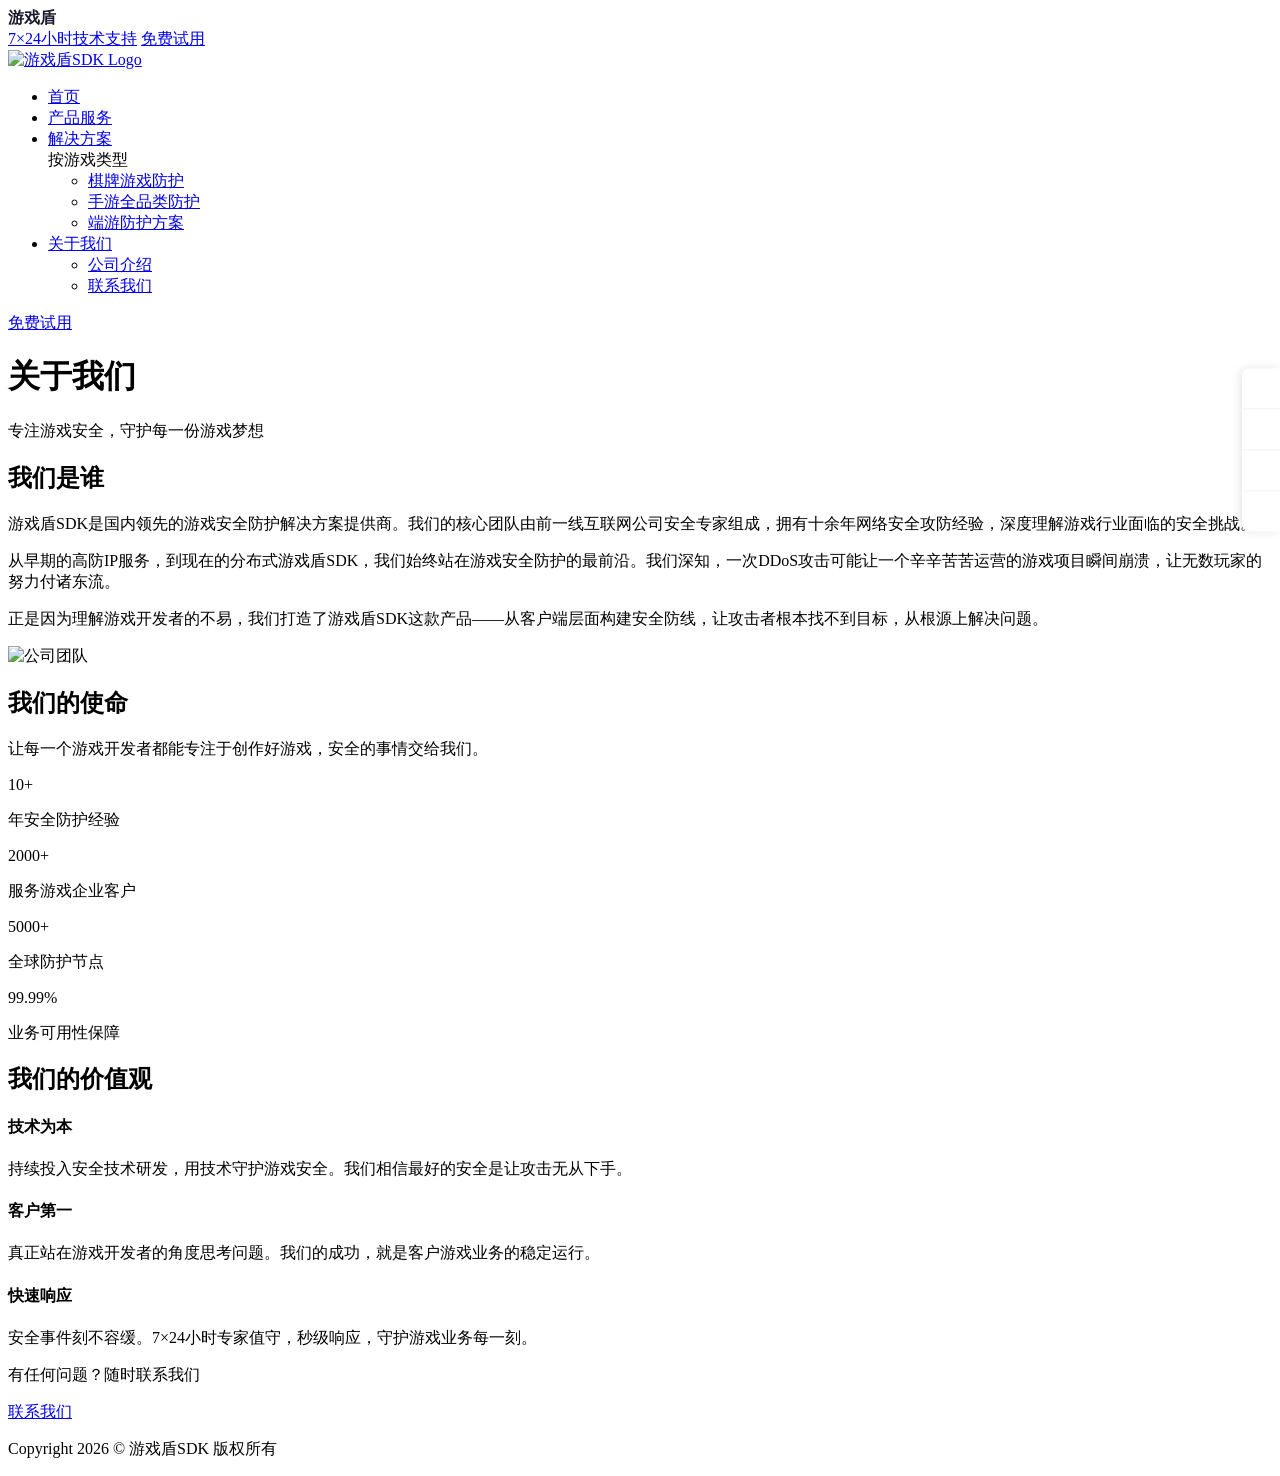
==== about-us.html @ 2d6da2de "Add files via upload" ====
<!DOCTYPE html>
<html lang="zh-CN">
<head>
    <meta charset="UTF-8">
    <meta http-equiv="X-UA-Compatible" content="IE=edge">
    <meta name="viewport" content="width=device-width, initial-scale=1.0">
    <meta name="author" content="GameShield SDK">
    <meta name="description" content="关于游戏盾SDK - 专注游戏安全防护十余年，服务2000+游戏企业客户，提供DDoS防护、CC清洗、反外挂等全方位安全解决方案。">
    <link rel="stylesheet" href="assets/bootstrap/css/bootstrap.min.css">
    <link rel="stylesheet" href="assets/icons/crowbarcode-icons.css">
    <link rel="stylesheet" href="assets/css/animate.min.css">
    <link rel="stylesheet" href="assets/css/hover-min.css">
    <link rel="stylesheet" href="assets/owl-carousel/owl.carousel.min.css">
    <link rel="stylesheet" href="assets/owl-carousel/owl.theme.default.css">
    <link rel="stylesheet" href="assets/css/aos.css">
    <link rel="stylesheet" href="assets/css/style.css">
    <link rel="stylesheet" href="assets/css/style-responsive.css">
    <link rel="stylesheet" href="assets/css/themes.css">
    <title>关于我们 - 游戏盾SDK</title>
</head>
<body>

    <header>
        <div class="header-top pt-1 pb-1">
          <div class="container">
              <div class="row">
                  <div class="col-md-auto d-flex justify-content-start">
                      <div class="text-with-icon pt-2 pb-2" style="white-space: nowrap; font-size: 16px; font-weight: 600; color: #1a1a2e;"><i class="cci-cloud-06"></i><span class="ms-2">游戏盾</span></div>
                  </div>
                  <div data-menumobile="1" class="col-md-10 d-flex justify-content-end ms-auto">
                      <div class="d-flex w-100">
                        <a href="index.html#" class="text-with-icon text-black pt-2 pb-2 ms-3 skyblue-hover-border"><i class="cci-support-07"></i><span class="ms-2">7×24小时技术支持</span></a>
                        <a href="index.html#" class="text-with-icon text-black pt-2 pb-2 ms-3 skyblue-hover-border"><i class="cci-padlock-01"></i><span class="ms-2">免费试用</span></a>
                      </div>
                  </div>
              </div>
          </div>
        </div>

        <div class="header">
            <div class="container pt-2 pb-2">
                <div class="row align-items-center">
                    <div class="col-md-3">
                      <div class="col-md logo"><a href="index.html"><img src="assets/img/logos/onbley-logo-blue-and-black-gradient.svg" alt="游戏盾SDK Logo"></a></div>
                    </div>
                    <div data-menumobile="2" class="col-md-9 d-flex justify-content-end align-items-center">
                        <nav class="navbar navbar-expand-lg navbar-light">
                            <div class="collapse navbar-collapse" id="navbarNavDropdown">
                                <ul class="navbar-nav">
                                  <li class="nav-item">
                                    <a class="nav-link skyblue-hover-border text-with-icon" href="index.html"><i class="cci-home-05"></i><span class="ms-2">首页</span></a>
                                  </li>
                                  <li class="nav-item">
                                    <a class="nav-link skyblue-hover-border text-with-icon" href="game-shield-sdk.html"><i class="cci-layer-01"></i><span class="ms-2">产品服务</span></a>
                                  </li>
                                  <li class="nav-item dropdown">
                                    <a class="nav-link skyblue-hover-border dropdown-toggle text-with-icon" href="index.html#" role="button" data-bs-toggle="dropdown" aria-expanded="false"><i class="cci-company-01"></i><span class="ms-2">解决方案</span><i class="cci-arrow-02 ms-1"></i></a>
                                    <div class="dropdown-menu dropdown-large">
                                        <div class="row">
                                            <div class="col-md-12">
                                                <span class="h6">按游戏类型</span>
                                                <ul>
                                                    <li><a class="dropdown-item text-with-icon" href="solutions-card.html"><i class="cci-group-01"></i><span class="ms-2">棋牌游戏防护</span></a></li>
                                                    <li><a class="dropdown-item text-with-icon" href="solutions-mobile.html"><i class="cci-mobile"></i><span class="ms-2">手游全品类防护</span></a></li>
                                                    <li><a class="dropdown-item text-with-icon" href="solutions-pc.html"><i class="cci-laptop-01"></i><span class="ms-2">端游防护方案</span></a></li>
                                                  </ul>
                                            </div>
                                        </div>
                                    </div>
                                  </li>
                                  <li class="nav-item dropdown">
                                    <a class="nav-link skyblue-hover-border dropdown-toggle text-with-icon menu-active" href="index.html#" role="button" data-bs-toggle="dropdown" aria-expanded="false"><i class="cci-info"></i><span class="ms-2">关于我们</span><i class="cci-arrow-02 ms-1"></i></a>
                                    <ul class="dropdown-menu">
                                      <li><a class="dropdown-item text-with-icon rounded active" href="about-us.html"><i class="cci-company-02"></i><span class="ms-2">公司介绍</span></a></li>
                                      <li><a class="dropdown-item text-with-icon rounded" href="contact-us.html"><i class="cci-support-07"></i><span class="ms-2">联系我们</span></a></li>
                                    </ul>
                                  </li>
                                </ul>
                              </div>
                        </nav>
                        <a href="contact-us.html" class="btn btn-skyblue text-with-icon align-items-center justify-content-center h-100 ms-4"><i class="cci-padlock-02"></i><span class="ms-1">免费试用</span></a>
                    </div>
                </div>
            </div>
        </div>
    </header>

    <main>

        <div class="bg-grey-lighter pt-5 pb-5">
            <div class="container">
                <h1 class="text-center">关于我们</h1>
                <p class="text-center mt-2">专注游戏安全，守护每一份游戏梦想</p>
            </div>
        </div>

        <section class="p-4 pt-5 pb-5">
            <div class="container">
                <div class="row align-items-center">
                    <div class="col-md-6">
                        <h2 class="h3">我们是谁</h2>
                        <p class="mt-3">游戏盾SDK是国内领先的游戏安全防护解决方案提供商。我们的核心团队由前一线互联网公司安全专家组成，拥有十余年网络安全攻防经验，深度理解游戏行业面临的安全挑战。</p>
                        <p class="mt-2">从早期的高防IP服务，到现在的分布式游戏盾SDK，我们始终站在游戏安全防护的最前沿。我们深知，一次DDoS攻击可能让一个辛辛苦苦运营的游戏项目瞬间崩溃，让无数玩家的努力付诸东流。</p>
                        <p class="mt-2">正是因为理解游戏开发者的不易，我们打造了游戏盾SDK这款产品——从客户端层面构建安全防线，让攻击者根本找不到目标，从根源上解决问题。</p>
                    </div>
                    <div class="col-md-6 text-center">
                        <img src="assets/img/design/company.jpg" alt="公司团队" class="img-fluid rounded">
                    </div>
                </div>
            </div>
        </section>

        <section class="bg-grey p-4 pt-5 pb-5">
            <div class="container text-center">
                <h2 class="h2">我们的使命</h2>
                <p class="mt-3 mx-auto" style="max-width: 700px;">让每一个游戏开发者都能专注于创作好游戏，安全的事情交给我们。</p>
                
                <div class="row mt-5">
                    <div class="col-md-3">
                        <div class="border rounded p-4 bg-light">
                            <span class="h2 text-primary">10+</span>
                            <p class="mt-2">年安全防护经验</p>
                        </div>
                    </div>
                    <div class="col-md-3">
                        <div class="border rounded p-4 bg-light">
                            <span class="h2 text-primary">2000+</span>
                            <p class="mt-2">服务游戏企业客户</p>
                        </div>
                    </div>
                    <div class="col-md-3">
                        <div class="border rounded p-4 bg-light">
                            <span class="h2 text-primary">5000+</span>
                            <p class="mt-2">全球防护节点</p>
                        </div>
                    </div>
                    <div class="col-md-3">
                        <div class="border rounded p-4 bg-light">
                            <span class="h2 text-primary">99.99%</span>
                            <p class="mt-2">业务可用性保障</p>
                        </div>
                    </div>
                </div>
            </div>
        </section>

        <section class="p-4 pt-5 pb-5">
            <div class="container">
                <h2 class="h2 text-center">我们的价值观</h2>
                <div class="row mt-5">
                    <div class="col-md-4 text-center p-3">
                        <i class="cci-security-01" style="font-size: 50px;"></i>
                        <h4 class="mt-3">技术为本</h4>
                        <p class="mt-2">持续投入安全技术研发，用技术守护游戏安全。我们相信最好的安全是让攻击无从下手。</p>
                    </div>
                    <div class="col-md-4 text-center p-3">
                        <i class="cci-support-07" style="font-size: 50px;"></i>
                        <h4 class="mt-3">客户第一</h4>
                        <p class="mt-2">真正站在游戏开发者的角度思考问题。我们的成功，就是客户游戏业务的稳定运行。</p>
                    </div>
                    <div class="col-md-4 text-center p-3">
                        <i class="cci-speed-01" style="font-size: 50px;"></i>
                        <h4 class="mt-3">快速响应</h4>
                        <p class="mt-2">安全事件刻不容缓。7×24小时专家值守，秒级响应，守护游戏业务每一刻。</p>
                    </div>
                </div>
            </div>
        </section>

    </main>

    <footer>
      <div class="w-100 m-0 row">
        <div class="col-md-12 bg-grey border-top border-bottom">
          <div class="container pt-5 pb-5 text-center">
            <p class="h3">有任何问题？随时联系我们</p>
            <a href="contact-us.html" class="btn btn-lg btn-skyblue mt-3">联系我们</a>
          </div>
        </div>
        <div class="col-md-12 pt-3 pb-3">
          <div class="container">
            <p>Copyright 2026 © 游戏盾SDK 版权所有</p>
          </div>
        </div>
      </div>
    </footer>

    <!-- 右侧悬浮客服 -->
    <style>
        .float-contact {
            position: fixed;
            right: 0;
            top: 50%;
            transform: translateY(-50%);
            z-index: 9999;
            display: flex;
            flex-direction: column;
            gap: 0;
            box-shadow: -2px 0 10px rgba(0,0,0,0.1);
            border-radius: 8px 0 0 8px;
            overflow: hidden;
        }
        .float-contact a {
            display: flex;
            align-items: center;
            padding: 12px 15px;
            background: #fff;
            color: #333;
            text-decoration: none;
            font-size: 13px;
            border-bottom: 1px solid #f0f0f0;
            transition: all 0.3s;
            white-space: nowrap;
        }
        .float-contact a:last-child {
            border-bottom: none;
        }
        .float-contact a:hover {
            background: #0ea5e9;
            color: #fff;
            padding-right: 20px;
        }
        .float-contact a i {
            font-size: 18px;
            margin-right: 8px;
        }
        .float-contact .fc-label {
            max-width: 0;
            overflow: hidden;
            transition: max-width 0.3s;
        }
        .float-contact a:hover .fc-label {
            max-width: 200px;
        }
    </style>
    <div class="float-contact">
        <a href="https://t.me/dunsdk" target="_blank" title="Telegram: @dunsdk">
            <i class="cci-message-01"></i>
            <span class="fc-label">TG: @dunsdk</span>
        </a>
        <a href="https://t.me/youxidun" target="_blank" title="Telegram: @youxidun">
            <i class="cci-message-01"></i>
            <span class="fc-label">TG: @youxidun</span>
        </a>
        <a href="https://wa.me/447925060092" target="_blank" title="WhatsApp: +44 7925 060092">
            <i class="cci-whatsapp-fill-01"></i>
            <span class="fc-label">WhatsApp</span>
        </a>
        <a href="mailto:aoecloud@hotmail.com" title="邮箱: aoecloud@hotmail.com">
            <i class="cci-mail-03"></i>
            <span class="fc-label">aoecloud@hotmail.com</span>
        </a>
    </div>
    
    <script src="assets/js/jquery-3.6.0.slim.min.js"></script>
    <script src="assets/bootstrap/js/bootstrap.bundle.min.js"></script>
    <script src="assets/owl-carousel/owl.carousel.min.js"></script>
    <script src="assets/js/aos.js"></script>
    <script src="assets/js/main.js"></script>
</body>
</html>
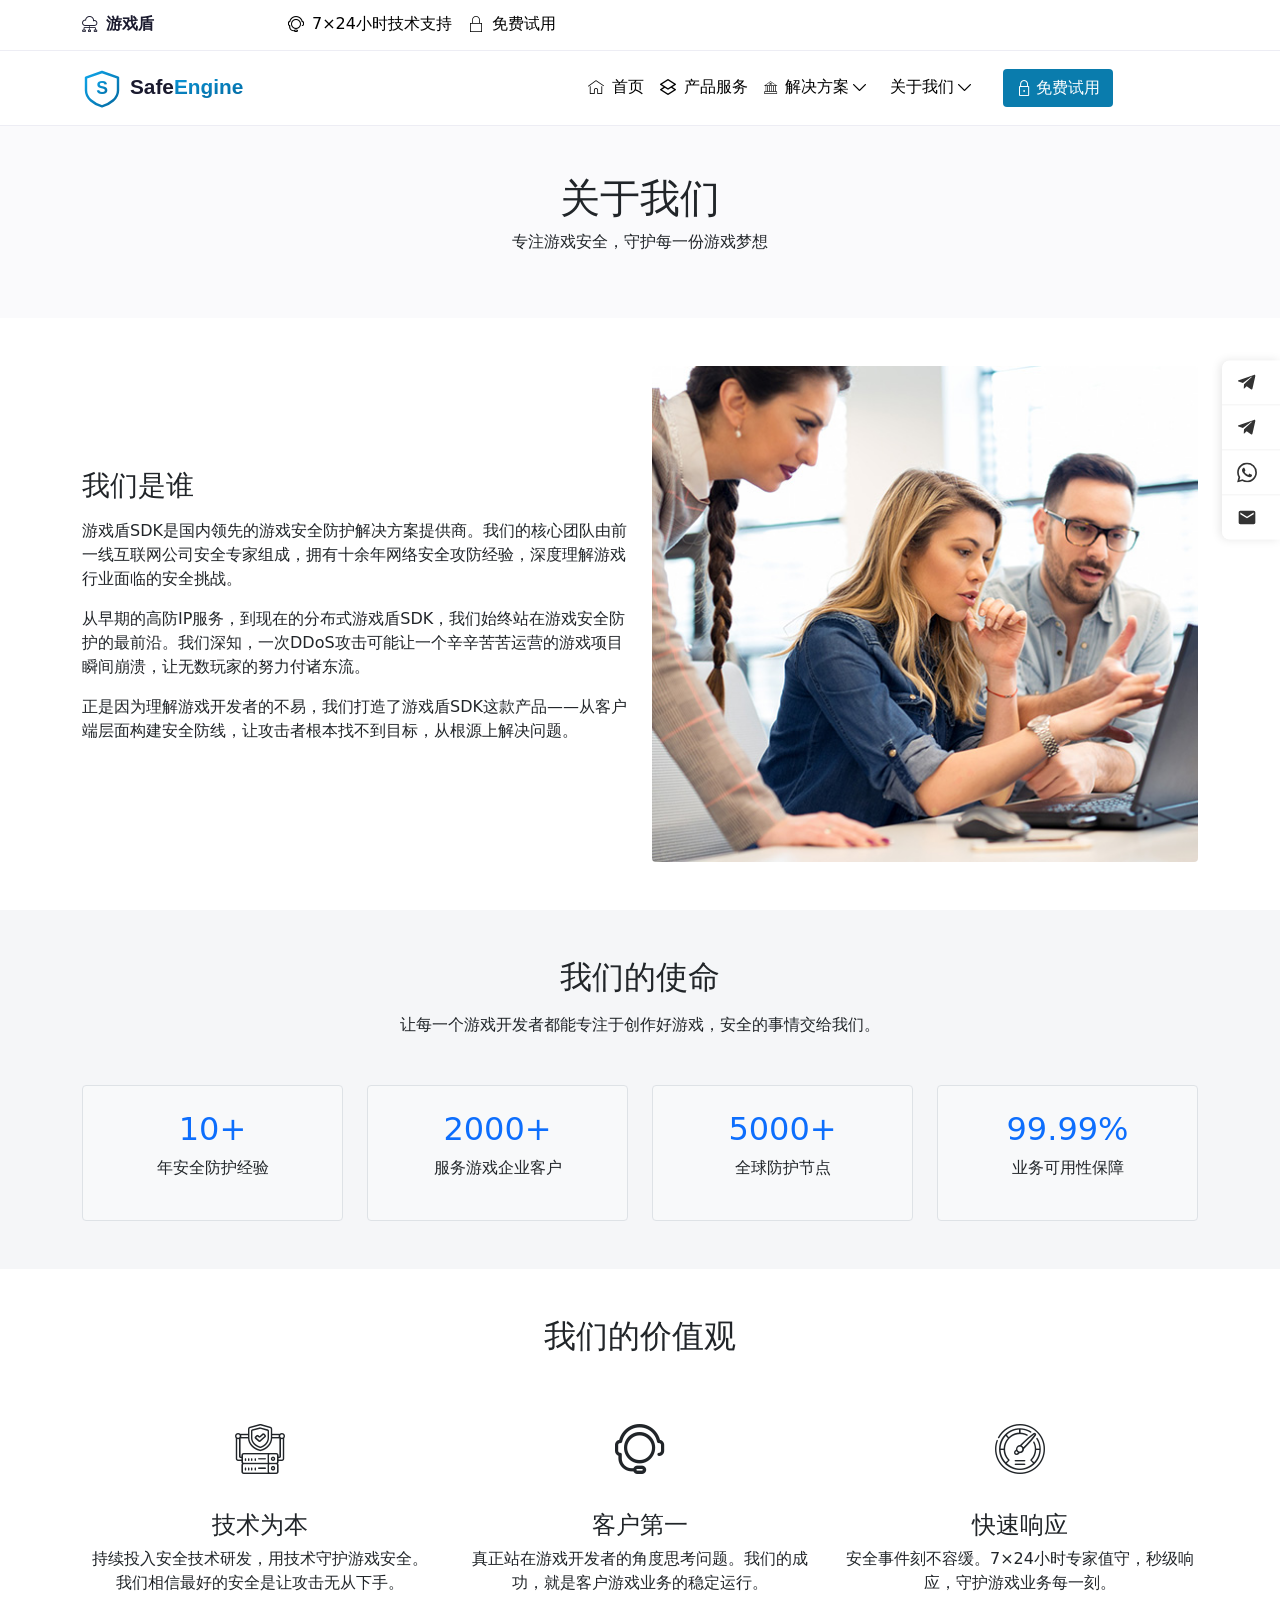
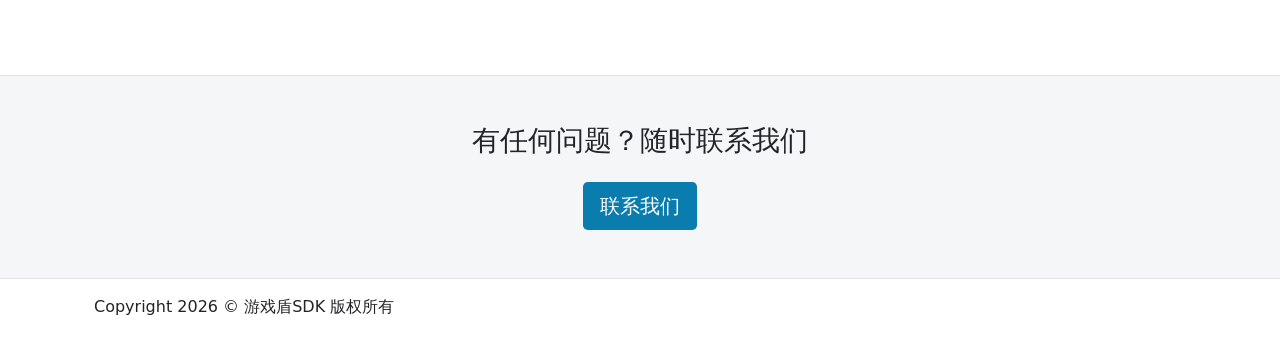
==== commit 59eb2f36: "Update about-us.html" ====
--- a/about-us.html
+++ b/about-us.html
@@ -21,69 +21,62 @@
 <body>
 
     <header>
-        <div class="header-top pt-1 pb-1">
-          <div class="container">
-              <div class="row">
-                  <div class="col-md-auto d-flex justify-content-start">
-                      <div class="text-with-icon pt-2 pb-2" style="white-space: nowrap; font-size: 16px; font-weight: 600; color: #1a1a2e;"><i class="cci-cloud-06"></i><span class="ms-2">游戏盾</span></div>
-                  </div>
-                  <div data-menumobile="1" class="col-md-10 d-flex justify-content-end ms-auto">
-                      <div class="d-flex w-100">
-                        <a href="index.html#" class="text-with-icon text-black pt-2 pb-2 ms-3 skyblue-hover-border"><i class="cci-support-07"></i><span class="ms-2">7×24小时技术支持</span></a>
-                        <a href="index.html#" class="text-with-icon text-black pt-2 pb-2 ms-3 skyblue-hover-border"><i class="cci-padlock-01"></i><span class="ms-2">免费试用</span></a>
-                      </div>
+    <div class="header-top pt-1 pb-1">
+      <div class="container">
+          <div class="row">
+              <div class="col-md-auto d-flex justify-content-start">
+                  <div class="text-with-icon pt-2 pb-2" style="white-space: nowrap; font-size: 16px; font-weight: 600; color: #1a1a2e;"><i class="cci-cloud-06"></i><span class="ms-2">游戏盾</span></div>
+              </div>
+              <div data-menumobile="1" class="col-md-10 d-flex justify-content-end ms-auto">
+                  <div class="d-flex w-100">
+                    <a href="index.html#" class="text-with-icon text-black pt-2 pb-2 ms-3 skyblue-hover-border"><i class="cci-support-07"></i><span class="ms-2">7×24小时技术支持</span></a>
+                    <a href="index.html#" class="text-with-icon text-black pt-2 pb-2 ms-3 skyblue-hover-border"><i class="cci-padlock-01"></i><span class="ms-2">免费试用</span></a>
                   </div>
               </div>
           </div>
-        </div>
-
-        <div class="header">
-            <div class="container pt-2 pb-2">
-                <div class="row align-items-center">
-                    <div class="col-md-3">
-                      <div class="col-md logo"><a href="index.html"><img src="assets/img/logos/onbley-logo-blue-and-black-gradient.svg" alt="游戏盾SDK Logo"></a></div>
-                    </div>
-                    <div data-menumobile="2" class="col-md-9 d-flex justify-content-end align-items-center">
-                        <nav class="navbar navbar-expand-lg navbar-light">
-                            <div class="collapse navbar-collapse" id="navbarNavDropdown">
-                                <ul class="navbar-nav">
-                                  <li class="nav-item">
-                                    <a class="nav-link skyblue-hover-border text-with-icon" href="index.html"><i class="cci-home-05"></i><span class="ms-2">首页</span></a>
-                                  </li>
-                                  <li class="nav-item">
-                                    <a class="nav-link skyblue-hover-border text-with-icon" href="game-shield-sdk.html"><i class="cci-layer-01"></i><span class="ms-2">产品服务</span></a>
-                                  </li>
-                                  <li class="nav-item dropdown">
-                                    <a class="nav-link skyblue-hover-border dropdown-toggle text-with-icon" href="index.html#" role="button" data-bs-toggle="dropdown" aria-expanded="false"><i class="cci-company-01"></i><span class="ms-2">解决方案</span><i class="cci-arrow-02 ms-1"></i></a>
-                                    <div class="dropdown-menu dropdown-large">
-                                        <div class="row">
-                                            <div class="col-md-12">
-                                                <span class="h6">按游戏类型</span>
-                                                <ul>
-                                                    <li><a class="dropdown-item text-with-icon" href="solutions-card.html"><i class="cci-group-01"></i><span class="ms-2">棋牌游戏防护</span></a></li>
-                                                    <li><a class="dropdown-item text-with-icon" href="solutions-mobile.html"><i class="cci-mobile"></i><span class="ms-2">手游全品类防护</span></a></li>
-                                                    <li><a class="dropdown-item text-with-icon" href="solutions-pc.html"><i class="cci-laptop-01"></i><span class="ms-2">端游防护方案</span></a></li>
-                                                  </ul>
-                                            </div>
-                                        </div>
-                                    </div>
-                                  </li>
-                                  <li class="nav-item dropdown">
-                                    <a class="nav-link skyblue-hover-border dropdown-toggle text-with-icon menu-active" href="index.html#" role="button" data-bs-toggle="dropdown" aria-expanded="false"><i class="cci-info"></i><span class="ms-2">关于我们</span><i class="cci-arrow-02 ms-1"></i></a>
-                                    <ul class="dropdown-menu">
-                                      <li><a class="dropdown-item text-with-icon rounded active" href="about-us.html"><i class="cci-company-02"></i><span class="ms-2">公司介绍</span></a></li>
-                                      <li><a class="dropdown-item text-with-icon rounded" href="contact-us.html"><i class="cci-support-07"></i><span class="ms-2">联系我们</span></a></li>
-                                    </ul>
-                                  </li>
+      </div>
+    </div>
+
+    <div class="header">
+        <div class="container pt-2 pb-2">
+            <div class="row align-items-center">
+                <div class="col-md-3 logo"><a href="index.html"><img src="assets/img/logos/onbley-logo-blue-and-black-gradient.svg" alt="游戏盾SDK Logo"></a></div>
+                <div data-menumobile="2" class="col-md-9 d-flex justify-content-end align-items-center">
+                    <nav class="navbar navbar-expand-lg navbar-light">
+                        <div class="collapse navbar-collapse" id="navbarNavDropdown">
+                            <ul class="navbar-nav">
+                              <li class="nav-item">
+                                <a class="nav-link skyblue-hover-border text-with-icon" href="index.html"><i class="cci-home-05"></i><span class="ms-2">首页</span></a>
+                              </li>
+                              <li class="nav-item">
+                                <a class="nav-link skyblue-hover-border text-with-icon" href="game-shield-sdk.html"><i class="cci-layer-01"></i><span class="ms-2">产品服务</span></a>
+                              </li>
+                              <li class="nav-item dropdown">
+                                <a class="nav-link skyblue-hover-border dropdown-toggle text-with-icon" href="index.html#" role="button" data-bs-toggle="dropdown" aria-expanded="false" id="solutions"><i class="cci-company-01"></i><span class="ms-2">解决方案</span><i class="cci-arrow-02 ms-1"></i></a>
+                                <ul class="dropdown-menu" aria-labelledby="solutions">
+                                    <li><span class="dropdown-header h6">按类型</span></li>
+                                    <li><a class="dropdown-item text-with-icon" href="solutions-game.html"><i class="cci-layer-01"></i><span class="ms-2">游戏类防护</span></a></li>
+                                    <li><a class="dropdown-item text-with-icon" href="solutions-finance.html"><i class="cci-padlock-02"></i><span class="ms-2">金融类防护</span></a></li>
+                                    <li><a class="dropdown-item text-with-icon" href="solutions-social.html"><i class="cci-group-01"></i><span class="ms-2">社交类防护</span></a></li>
+                                    <li><a class="dropdown-item text-with-icon" href="solutions-live.html"><i class="cci-video-01"></i><span class="ms-2">直播类防护</span></a></li>
                                 </ul>
-                              </div>
-                        </nav>
-                        <a href="contact-us.html" class="btn btn-skyblue text-with-icon align-items-center justify-content-center h-100 ms-4"><i class="cci-padlock-02"></i><span class="ms-1">免费试用</span></a>
-                    </div>
-                </div>
-            </div>
-        </div>
-    </header>
+                              </li>
+                              <li class="nav-item dropdown">
+                                <a class="nav-link skyblue-hover-border dropdown-toggle text-with-icon" href="index.html#" role="button" data-bs-toggle="dropdown" aria-expanded="false" id="company"><i class="cci-info"></i><span class="ms-2">关于我们</span><i class="cci-arrow-02 ms-1"></i></a>
+                                <ul class="dropdown-menu" aria-labelledby="company">
+                                  <li><a class="dropdown-item text-with-icon rounded active" href="about-us.html"><i class="cci-company-02"></i><span class="ms-2">公司介绍</span></a></li>
+                                  <li><a class="dropdown-item text-with-icon rounded" href="contact-us.html"><i class="cci-support-07"></i><span class="ms-2">联系我们</span></a></li>
+                                </ul>
+                              </li>
+                            </ul>
+                          </div>
+                    </nav>
+                    <a href="contact-us.html" class="btn btn-skyblue text-with-icon align-items-center justify-content-center h-100 ms-4"><i class="cci-padlock-02"></i><span class="ms-1">免费试用</span></a>
+                </div>
+            </div>
+        </div>
+    </div>
+</header>
 
     <main>
 
@@ -224,6 +217,16 @@
             font-size: 18px;
             margin-right: 8px;
         }
+        .float-contact a svg {
+            width: 20px;
+            height: 20px;
+            margin-right: 8px;
+            flex-shrink: 0;
+            transition: transform 0.2s;
+        }
+        .float-contact a:hover svg {
+            transform: scale(1.15);
+        }
         .float-contact .fc-label {
             max-width: 0;
             overflow: hidden;
@@ -234,24 +237,23 @@
         }
     </style>
     <div class="float-contact">
-        <a href="https://t.me/dunsdk" target="_blank" title="Telegram: @dunsdk">
-            <i class="cci-message-01"></i>
-            <span class="fc-label">TG: @dunsdk</span>
-        </a>
-        <a href="https://t.me/youxidun" target="_blank" title="Telegram: @youxidun">
-            <i class="cci-message-01"></i>
-            <span class="fc-label">TG: @youxidun</span>
-        </a>
-        <a href="https://wa.me/447925060092" target="_blank" title="WhatsApp: +44 7925 060092">
-            <i class="cci-whatsapp-fill-01"></i>
-            <span class="fc-label">WhatsApp</span>
-        </a>
-        <a href="mailto:aoecloud@hotmail.com" title="邮箱: aoecloud@hotmail.com">
-            <i class="cci-mail-03"></i>
+        <a href="https://t.me/dunsdk" target="_blank" title="Telegram: @dunsdk" aria-label="Telegram @dunsdk">
+            <svg width="20" height="20" viewBox="0 0 24 24" fill="currentColor" aria-hidden="true"><path d="M21.94 4.6 18.6 19.34c-.25 1.14-.92 1.42-1.86.88l-5.15-3.79-2.49 2.4c-.28.28-.5.5-1.03.5l.37-5.25L17.78 5.4c.4-.36-.09-.56-.62-.2L7.06 12.5l-5.18-1.62c-1.13-.35-1.15-1.13.24-1.67L20.3 2.93c.94-.35 1.76.22 1.64 1.67z"/></svg>
+            <span class="fc-label">Telegram @dunsdk</span>
+        </a>
+        <a href="https://t.me/youxidun" target="_blank" title="Telegram: @youxidun" aria-label="Telegram @youxidun">
+            <svg width="20" height="20" viewBox="0 0 24 24" fill="currentColor" aria-hidden="true"><path d="M21.94 4.6 18.6 19.34c-.25 1.14-.92 1.42-1.86.88l-5.15-3.79-2.49 2.4c-.28.28-.5.5-1.03.5l.37-5.25L17.78 5.4c.4-.36-.09-.56-.62-.2L7.06 12.5l-5.18-1.62c-1.13-.35-1.15-1.13.24-1.67L20.3 2.93c.94-.35 1.76.22 1.64 1.67z"/></svg>
+            <span class="fc-label">Telegram @youxidun</span>
+        </a>
+        <a href="https://wa.me/447925060092" target="_blank" title="WhatsApp: +44 7925 060092" aria-label="WhatsApp">
+            <svg width="20" height="20" viewBox="0 0 24 24" fill="currentColor"><path d="M17.472 14.382c-.297-.149-1.758-.867-2.03-.967-.273-.099-.471-.148-.67.15-.197.297-.767.966-.94 1.164-.173.199-.347.223-.644.075-.297-.15-1.255-.463-2.39-1.475-.883-.788-1.48-1.761-1.653-2.059-.173-.297-.018-.458.13-.606.134-.133.298-.347.446-.52.149-.174.198-.298.298-.497.099-.198.05-.371-.025-.52-.074-.149-.669-1.612-.916-2.207-.242-.579-.487-.5-.669-.51-.173-.008-.371-.01-.57-.01-.198 0-.52.074-.792.372-.272.297-1.04 1.016-1.04 2.479 0 1.462 1.065 2.875 1.213 3.074.149.198 2.096 3.2 5.077 4.487.709.306 1.262.489 1.694.625.712.227 1.36.195 1.871.118.571-.085 1.758-.719 2.006-1.413.248-.694.248-1.289.173-1.413-.074-.124-.272-.198-.57-.347m-5.421 7.403h-.004a9.87 9.87 0 01-5.031-1.378l-.361-.214-3.741.982.998-3.648-.235-.374a9.86 9.86 0 01-1.51-5.26c.001-5.45 4.436-9.884 9.888-9.884 2.64 0 5.122 1.03 6.988 2.898a9.825 9.825 0 012.893 6.994c-.003 5.45-4.437 9.884-9.885 9.884m8.413-18.297A11.815 11.815 0 0012.05 0C5.495 0 .16 5.335.157 11.892c0 2.096.547 4.142 1.588 5.945L.057 24l6.305-1.654a11.882 11.882 0 005.683 1.448h.005c6.554 0 11.89-5.335 11.893-11.893a11.821 11.821 0 00-3.48-8.413z"/></svg>
+            <span class="fc-label">WhatsApp +44 7925 060092</span>
+        </a>
+        <a href="mailto:aoecloud@hotmail.com" title="邮箱: aoecloud@hotmail.com" aria-label="邮箱">
+            <svg width="20" height="20" viewBox="0 0 24 24" fill="currentColor"><path d="M20 4H4c-1.1 0-1.99.9-1.99 2L2 18c0 1.1.9 2 2 2h16c1.1 0 2-.9 2-2V6c0-1.1-.9-2-2-2zm0 4l-8 5-8-5V6l8 5 8-5v2z"/></svg>
             <span class="fc-label">aoecloud@hotmail.com</span>
         </a>
-    </div>
-    
+    </div>    
     <script src="assets/js/jquery-3.6.0.slim.min.js"></script>
     <script src="assets/bootstrap/js/bootstrap.bundle.min.js"></script>
     <script src="assets/owl-carousel/owl.carousel.min.js"></script>
--- a/assets/icons/crowbarcode-icons.css
+++ b/assets/icons/crowbarcode-icons.css
@@ -0,0 +1,707 @@
+@font-face {
+    font-family: "crowbarcode-icons";
+    src: url("crowbarcode-icons.eot%3Fdb0a034a1bc068955be870ae69049fb8%3F") format("embedded-opentype"),
+url("crowbarcode-icons.woff2%3Fdb0a034a1bc068955be870ae69049fb8") format("woff2"),
+url("crowbarcode-icons.woff%3Fdb0a034a1bc068955be870ae69049fb8") format("woff"),
+url("crowbarcode-icons.ttf%3Fdb0a034a1bc068955be870ae69049fb8") format("truetype"),
+url("crowbarcode-icons.svg%3Fdb0a034a1bc068955be870ae69049fb8") format("svg");
+}
+
+i[class^="cci-"]:before, i[class*=" cci-"]:before {
+    font-family: crowbarcode-icons !important;
+    font-style: normal;
+    font-weight: normal !important;
+    font-variant: normal;
+    text-transform: none;
+    line-height: 1;
+    -webkit-font-smoothing: antialiased;
+    -moz-osx-font-smoothing: grayscale;
+}
+
+.cci-301-01:before {
+    content: "\f101";
+}
+.cci-404-01:before {
+    content: "\f102";
+}
+.cci-ads-01:before {
+    content: "\f103";
+}
+.cci-ads-02:before {
+    content: "\f104";
+}
+.cci-ads-03:before {
+    content: "\f105";
+}
+.cci-amex-fill-01:before {
+    content: "\f106";
+}
+.cci-android-fill-01:before {
+    content: "\f107";
+}
+.cci-antenna-01:before {
+    content: "\f108";
+}
+.cci-arrow-01:before {
+    content: "\f109";
+}
+.cci-arrow-02:before {
+    content: "\f10a";
+}
+.cci-backup-01:before {
+    content: "\f10b";
+}
+.cci-backup-02:before {
+    content: "\f10c";
+}
+.cci-bitcoin-fill-01:before {
+    content: "\f10d";
+}
+.cci-blog-01:before {
+    content: "\f10e";
+}
+.cci-blog-02:before {
+    content: "\f10f";
+}
+.cci-blog-03:before {
+    content: "\f110";
+}
+.cci-book-info-01:before {
+    content: "\f111";
+}
+.cci-bot-01:before {
+    content: "\f112";
+}
+.cci-bot-02:before {
+    content: "\f113";
+}
+.cci-browser-01:before {
+    content: "\f114";
+}
+.cci-browser-tell-01:before {
+    content: "\f115";
+}
+.cci-browser-tell-02:before {
+    content: "\f116";
+}
+.cci-cart-01:before {
+    content: "\f117";
+}
+.cci-cart-02:before {
+    content: "\f118";
+}
+.cci-cart-03:before {
+    content: "\f119";
+}
+.cci-cart-04:before {
+    content: "\f11a";
+}
+.cci-chat-tell-01:before {
+    content: "\f11b";
+}
+.cci-check-01:before {
+    content: "\f11c";
+}
+.cci-check-02:before {
+    content: "\f11d";
+}
+.cci-check-03:before {
+    content: "\f11e";
+}
+.cci-check-06:before {
+    content: "\f11f";
+}
+.cci-close-menu-02:before {
+    content: "\f120";
+}
+.cci-cloud-01:before {
+    content: "\f121";
+}
+.cci-cloud-02:before {
+    content: "\f122";
+}
+.cci-cloud-03:before {
+    content: "\f123";
+}
+.cci-cloud-04:before {
+    content: "\f124";
+}
+.cci-cloud-05:before {
+    content: "\f125";
+}
+.cci-cloud-06:before {
+    content: "\f126";
+}
+.cci-cloud-07:before {
+    content: "\f127";
+}
+.cci-cloud-08:before {
+    content: "\f128";
+}
+.cci-cogwheel-01:before {
+    content: "\f129";
+}
+.cci-company-01:before {
+    content: "\f12a";
+}
+.cci-company-02:before {
+    content: "\f12b";
+}
+.cci-configure-01:before {
+    content: "\f12c";
+}
+.cci-contract-01:before {
+    content: "\f12d";
+}
+.cci-controls-01:before {
+    content: "\f12e";
+}
+.cci-controls-02:before {
+    content: "\f12f";
+}
+.cci-customer-01:before {
+    content: "\f130";
+}
+.cci-customer-02:before {
+    content: "\f131";
+}
+.cci-customer-03:before {
+    content: "\f132";
+}
+.cci-dark-mode-01:before {
+    content: "\f133";
+}
+.cci-discord-fill-01:before {
+    content: "\f134";
+}
+.cci-discover-fill-01:before {
+    content: "\f135";
+}
+.cci-disk-01:before {
+    content: "\f136";
+}
+.cci-disk-02:before {
+    content: "\f137";
+}
+.cci-dns-01:before {
+    content: "\f138";
+}
+.cci-domain-01:before {
+    content: "\f139";
+}
+.cci-domain-02:before {
+    content: "\f13a";
+}
+.cci-domain-03:before {
+    content: "\f13b";
+}
+.cci-domain-04:before {
+    content: "\f13c";
+}
+.cci-download-01:before {
+    content: "\f13d";
+}
+.cci-download-02:before {
+    content: "\f13e";
+}
+.cci-download-03:before {
+    content: "\f13f";
+}
+.cci-ecommerce-01:before {
+    content: "\f140";
+}
+.cci-email-01:before {
+    content: "\f141";
+}
+.cci-email-02:before {
+    content: "\f142";
+}
+.cci-ethernet-01:before {
+    content: "\f143";
+}
+.cci-ethernet-02:before {
+    content: "\f144";
+}
+.cci-facebook-01:before {
+    content: "\f145";
+}
+.cci-facebook-02:before {
+    content: "\f146";
+}
+.cci-facebook-03:before {
+    content: "\f147";
+}
+.cci-facebook-04:before {
+    content: "\f148";
+}
+.cci-facebook-05:before {
+    content: "\f149";
+}
+.cci-facebook-06:before {
+    content: "\f14a";
+}
+.cci-facebook-07:before {
+    content: "\f14b";
+}
+.cci-facebook-fill-01:before {
+    content: "\f14c";
+}
+.cci-file-01:before {
+    content: "\f14d";
+}
+.cci-firewall-01:before {
+    content: "\f14e";
+}
+.cci-firewall-02:before {
+    content: "\f14f";
+}
+.cci-folder-01:before {
+    content: "\f150";
+}
+.cci-folder-02:before {
+    content: "\f151";
+}
+.cci-folder-03:before {
+    content: "\f152";
+}
+.cci-geo-01:before {
+    content: "\f153";
+}
+.cci-geo-02:before {
+    content: "\f154";
+}
+.cci-google-fill-01:before {
+    content: "\f155";
+}
+.cci-group-01:before {
+    content: "\f156";
+}
+.cci-group-tell-01:before {
+    content: "\f157";
+}
+.cci-headphone-01:before {
+    content: "\f158";
+}
+.cci-heart-mic-01:before {
+    content: "\f159";
+}
+.cci-home-01:before {
+    content: "\f15a";
+}
+.cci-home-02:before {
+    content: "\f15b";
+}
+.cci-home-03:before {
+    content: "\f15c";
+}
+.cci-home-04:before {
+    content: "\f15d";
+}
+.cci-home-05:before {
+    content: "\f15e";
+}
+.cci-hosting-01:before {
+    content: "\f15f";
+}
+.cci-hosting-02:before {
+    content: "\f160";
+}
+.cci-hosting-03:before {
+    content: "\f161";
+}
+.cci-house-01:before {
+    content: "\f162";
+}
+.cci-http-01:before {
+    content: "\f163";
+}
+.cci-https-01:before {
+    content: "\f164";
+}
+.cci-info-01:before {
+    content: "\f165";
+}
+.cci-instagram-fill-01:before {
+    content: "\f166";
+}
+.cci-ip-01:before {
+    content: "\f167";
+}
+.cci-laptop-01:before {
+    content: "\f168";
+}
+.cci-layer-01:before {
+    content: "\f169";
+}
+.cci-layer-02:before {
+    content: "\f16a";
+}
+.cci-layer-03:before {
+    content: "\f16b";
+}
+.cci-layer-04:before {
+    content: "\f16c";
+}
+.cci-layer-05:before {
+    content: "\f16d";
+}
+.cci-linux-01:before {
+    content: "\f16e";
+}
+.cci-list-01:before {
+    content: "\f16f";
+}
+.cci-list-02:before {
+    content: "\f170";
+}
+.cci-list-03:before {
+    content: "\f171";
+}
+.cci-logout-01:before {
+    content: "\f172";
+}
+.cci-logout-02:before {
+    content: "\f173";
+}
+.cci-mail-02:before {
+    content: "\f174";
+}
+.cci-mail-03:before {
+    content: "\f175";
+}
+.cci-mail-cog-01:before {
+    content: "\f176";
+}
+.cci-mail-phone-01:before {
+    content: "\f177";
+}
+.cci-manager-01:before {
+    content: "\f178";
+}
+.cci-map-01:before {
+    content: "\f179";
+}
+.cci-mastercard-fill-01:before {
+    content: "\f17a";
+}
+.cci-menu-01:before {
+    content: "\f17b";
+}
+.cci-menu-02:before {
+    content: "\f17c";
+}
+.cci-menu-03:before {
+    content: "\f17d";
+}
+.cci-menu-04:before {
+    content: "\f17e";
+}
+.cci-menu-05:before {
+    content: "\f17f";
+}
+.cci-menu-06:before {
+    content: "\f180";
+}
+.cci-menu-07:before {
+    content: "\f181";
+}
+.cci-menu-08:before {
+    content: "\f182";
+}
+.cci-message-01:before {
+    content: "\f183";
+}
+.cci-money-01:before {
+    content: "\f184";
+}
+.cci-money-02:before {
+    content: "\f185";
+}
+.cci-mouse-01:before {
+    content: "\f186";
+}
+.cci-network-01:before {
+    content: "\f187";
+}
+.cci-network-02:before {
+    content: "\f188";
+}
+.cci-network-03:before {
+    content: "\f189";
+}
+.cci-padlock-01:before {
+    content: "\f18a";
+}
+.cci-padlock-02:before {
+    content: "\f18b";
+}
+.cci-padlock-03:before {
+    content: "\f18c";
+}
+.cci-padlock-open-01:before {
+    content: "\f18d";
+}
+.cci-page-01:before {
+    content: "\f18e";
+}
+.cci-paypal-fill-01:before {
+    content: "\f18f";
+}
+.cci-phone-01:before {
+    content: "\f190";
+}
+.cci-plugin-01:before {
+    content: "\f191";
+}
+.cci-question-01:before {
+    content: "\f192";
+}
+.cci-repair-01:before {
+    content: "\f193";
+}
+.cci-reseller-01:before {
+    content: "\f194";
+}
+.cci-rounded-01-fill:before {
+    content: "\f195";
+}
+.cci-rounded-01:before {
+    content: "\f196";
+}
+.cci-router-01:before {
+    content: "\f197";
+}
+.cci-script-01:before {
+    content: "\f198";
+}
+.cci-search-01:before {
+    content: "\f199";
+}
+.cci-secure-01:before {
+    content: "\f19a";
+}
+.cci-security-01:before {
+    content: "\f19b";
+}
+.cci-security-02:before {
+    content: "\f19c";
+}
+.cci-seo-01:before {
+    content: "\f19d";
+}
+.cci-server-01:before {
+    content: "\f19e";
+}
+.cci-server-02:before {
+    content: "\f19f";
+}
+.cci-server-03:before {
+    content: "\f1a0";
+}
+.cci-server-04:before {
+    content: "\f1a1";
+}
+.cci-server-05:before {
+    content: "\f1a2";
+}
+.cci-server-06:before {
+    content: "\f1a3";
+}
+.cci-server-07:before {
+    content: "\f1a4";
+}
+.cci-server-08:before {
+    content: "\f1a5";
+}
+.cci-server-09:before {
+    content: "\f1a6";
+}
+.cci-server-10:before {
+    content: "\f1a7";
+}
+.cci-server-11:before {
+    content: "\f1a8";
+}
+.cci-service-01:before {
+    content: "\f1a9";
+}
+.cci-service-02:before {
+    content: "\f1aa";
+}
+.cci-setting-01:before {
+    content: "\f1ab";
+}
+.cci-setting-02:before {
+    content: "\f1ac";
+}
+.cci-setting-03:before {
+    content: "\f1ad";
+}
+.cci-settings-01:before {
+    content: "\f1ae";
+}
+.cci-settings-02:before {
+    content: "\f1af";
+}
+.cci-settings-03:before {
+    content: "\f1b0";
+}
+.cci-settings-04:before {
+    content: "\f1b1";
+}
+.cci-share-01:before {
+    content: "\f1b2";
+}
+.cci-share-02:before {
+    content: "\f1b3";
+}
+.cci-share-04:before {
+    content: "\f1b4";
+}
+.cci-sharing-01:before {
+    content: "\f1b5";
+}
+.cci-sharing-02:before {
+    content: "\f1b6";
+}
+.cci-sharing-03:before {
+    content: "\f1b7";
+}
+.cci-skype-fill-01:before {
+    content: "\f1b8";
+}
+.cci-speed-01:before {
+    content: "\f1b9";
+}
+.cci-ssd-01:before {
+    content: "\f1ba";
+}
+.cci-ssd-02:before {
+    content: "\f1bb";
+}
+.cci-ssl-01:before {
+    content: "\f1bc";
+}
+.cci-star-01:before {
+    content: "\f1bd";
+}
+.cci-star-fill-01:before {
+    content: "\f1be";
+}
+.cci-star-half-01:before {
+    content: "\f1bf";
+}
+.cci-startup-01:before {
+    content: "\f1c0";
+}
+.cci-stripe-fill-01:before {
+    content: "\f1c1";
+}
+.cci-support-01:before {
+    content: "\f1c2";
+}
+.cci-support-02:before {
+    content: "\f1c3";
+}
+.cci-support-03:before {
+    content: "\f1c4";
+}
+.cci-support-04:before {
+    content: "\f1c5";
+}
+.cci-support-05:before {
+    content: "\f1c6";
+}
+.cci-support-06:before {
+    content: "\f1c7";
+}
+.cci-support-07:before {
+    content: "\f1c8";
+}
+.cci-tools-01:before {
+    content: "\f1c9";
+}
+.cci-transfer-01:before {
+    content: "\f1ca";
+}
+.cci-transfer-02:before {
+    content: "\f1cb";
+}
+.cci-transfer-03:before {
+    content: "\f1cc";
+}
+.cci-transfer-04:before {
+    content: "\f1cd";
+}
+.cci-tutorial-01:before {
+    content: "\f1ce";
+}
+.cci-twitter-01:before {
+    content: "\f1cf";
+}
+.cci-twitter-02:before {
+    content: "\f1d0";
+}
+.cci-twitter-fill-01:before {
+    content: "\f1d1";
+}
+.cci-uncheck-01:before {
+    content: "\f1d2";
+}
+.cci-upload-01:before {
+    content: "\f1d3";
+}
+.cci-upload-02:before {
+    content: "\f1d4";
+}
+.cci-upload-03:before {
+    content: "\f1d5";
+}
+.cci-upload-05:before {
+    content: "\f1d6";
+}
+.cci-user-mic-01:before {
+    content: "\f1d7";
+}
+.cci-user-phone-01:before {
+    content: "\f1d8";
+}
+.cci-visa-fill-01:before {
+    content: "\f1d9";
+}
+.cci-vpn-01:before {
+    content: "\f1da";
+}
+.cci-vpn-02:before {
+    content: "\f1db";
+}
+.cci-vpn-03:before {
+    content: "\f1dc";
+}
+.cci-vps-01:before {
+    content: "\f1dd";
+}
+.cci-website-01:before {
+    content: "\f1de";
+}
+.cci-whatsapp-01:before {
+    content: "\f1df";
+}
+.cci-whatsapp-02:before {
+    content: "\f1e0";
+}
+.cci-whatsapp-fill-01:before {
+    content: "\f1e1";
+}
+.cci-wifi-01:before {
+    content: "\f1e2";
+}
+.cci-wifi-02:before {
+    content: "\f1e3";
+}
+.cci-www-01:before {
+    content: "\f1e4";
+}
+.cci-youtube-fill-01:before {
+    content: "\f1e5";
+}
--- a/assets/css/style.css
+++ b/assets/css/style.css
@@ -0,0 +1,928 @@
+/* STARTING ROOT */
+
+:root {
+    /* BACKGROUND COLOR */
+    --bg-white: #fff;
+    --bg-grey: #f5f6f8;
+    --bg-grey-lighter: #fafafc;
+    --bg-blue: #1c165f;
+    /* BORDER COLOR */
+    --border-grey-light: 1px solid #ededf4;
+    /* TEXT COLOR */
+    --text-color-grey: #5e6065;
+    --text-color-black-lighter: #32363b;
+    --text-color-white: #fff;
+    /* COLORS */
+    --skyblue: #0b82b6;
+}
+
+/* ENDING ROOT */
+
+/* STARTING FONT */
+
+@font-face {
+    font-family: "font-light";
+    font-display: swap;
+    src: url("../fonts/OpenSans-Medium.ttf")
+}
+
+@font-face {
+    font-family: "font-regular";
+    font-display: swap;
+    src: url("../fonts/OpenSans-Regular.ttf");
+}
+
+@font-face {
+    font-family: "font-medium";
+    font-display: swap;
+    src: url("http://qiche4s.com/assets/fonts/Roboto-Medium.ttf");
+}
+
+/* ENDING FONT */
+
+/* STARTING ANIMATION */
+
+/* ENDING ANIMATION */
+
+/* STARTING DEFAULT CSS */
+
+html, body {
+    margin: 0;
+    height: 100%;
+    scroll-behavior: smooth;
+}
+
+html,
+body {
+  height: 100%;
+}
+
+body {
+    display: flex;
+    flex-direction: column;
+    overflow-x: hidden;
+}
+
+main {
+    flex-grow: 1;
+    overflow-x: hidden;
+}
+
+header, main, footer {
+    flex-shrink: 0;
+}
+
+.font-light {
+    font-family: "font-light" !important;
+}
+
+.font-regular {
+    font-family: "font-regular" !important;
+}
+
+.font-medium {
+    font-family: "font-medium" !important;
+}
+
+a {
+    color: #0b5fdd;
+}
+
+cite {
+    font-family: "font-light" !important;
+    font-style: normal;
+}
+
+.bg-grey {
+    background-color: var(--bg-grey) !important;
+}
+
+.bg-grey-lighter {
+    background-color: var(--bg-grey-lighter) !important;
+}
+
+.bg-blue,
+.bg-blue .header,
+.bg-blue .carousel-item {
+    background: #0a1486;
+    background-image: url(http://themelooks.org/demo/bluishost/wp-content/uploads/2018/12/section_pattern-1.png);
+    background-image: url(http://themelooks.org/demo/bluishost/wp-content/uploads/2018/12/section_pattern-1.png),-webkit-linear-gradient(top, #0a1486 0%,#050e7f 100%);
+    background-image: url(http://themelooks.org/demo/bluishost/wp-content/uploads/2018/12/section_pattern-1.png),linear-gradient(to bottom, #090f50 0%,#05076b, #04094d 100%);
+    background-attachment: fixed;
+}
+
+.bg-blue-dark,
+.bg-blue-dark .carousel-item {
+    background: #0816bf;
+    background-image: url(http://themelooks.org/demo/bluishost/wp-content/uploads/2018/12/footer-pattern.png);
+    background-image: -webkit-linear-gradient(top, #0b168a 0%,#050e7f 100%);
+    background-image: url(http://themelooks.org/demo/bluishost/wp-content/uploads/2018/12/footer-pattern.png),linear-gradient(to bottom, #070d5f 0%,#040b6d, #070f6e 100%);
+    background-attachment: fixed;
+}
+
+.bg-blue-dark:nth-child(3) {
+    border-bottom: 1px solid rgba(255, 255, 255, 0.233) !important;
+}
+
+.bg-blue *,
+.bg-blue .carousel-item *,
+.bg-blue-dark i,
+.bg-blue-dark *,
+.bg-blue-dark .carousel-item *,
+.bg-blue-dark .icons li i {
+    color: #fff !important;
+}
+
+.bg-blue .header {
+    border-top: 1px solid rgba(255,255,255,0.1);
+    border-bottom: 1px solid rgba(255,255,255,0.1);
+}
+
+.logo {
+    max-width: 200px;
+}
+
+.logo,
+.logo img {
+    width: 100%;
+    height: auto;
+}
+
+.text-with-icon {
+    text-decoration: none;
+}
+
+.text-with-icon,
+.text-with-icon i {
+    display: flex;
+    align-items: center;
+}
+
+.text-black {
+    color: black;
+}
+
+.text-grey {
+    color: rgba(0, 0, 0, 0.76);
+}
+
+.text-grey-ligther {
+    color: var(--text-color-black-lighter);
+}
+
+.text-link {
+    text-decoration: none;
+}
+
+[class*="hover-border"] {
+    border-bottom: 2.9px solid transparent;
+    transition: border-bottom 0.2s ease-in-out;
+}
+
+.skyblue-hover-border:hover,
+.menu-active {
+    border-bottom: 2.9px solid #037dad !important;
+}
+
+.green-hover-border:hover {
+    border-bottom: 2.9px solid #11a54f !important;
+}
+
+.green-hover {
+    transition: color 0.1s ease-in-out;
+}
+
+.green-hover:hover {
+    color: #11a54f !important;
+}
+
+.green-hover:active {
+    color: #097c39 !important;
+}
+
+.skyblue-hover:hover {
+    color: #037dad !important;
+}
+
+.skyblue-hover:active {
+    color: #026891 !important;
+}
+
+.dropdown-menu[data-bs-popper] {
+    left: unset !important;
+    right: 0 !important;
+}
+
+.dropdown-menu {
+    border: 1px solid rgb(0 0 0 / 9%) !important;
+}
+
+.dropdown-toggle::after {
+    display: none;
+}
+
+.dropdown-menu span,
+.dropdown-menu i {
+    color: black !important;
+}
+
+.nav-link {
+    color: black !important;
+    border-bottom: 2px solid transparent;
+    transition: border-bottom 0.1s ease-in-out;
+}
+
+.dropdown-toggle > i {
+    font-size: 13px;
+    transition: transform 0.1s ease-in-out;
+}
+
+.dropdown [aria-expanded*="true"] [class*="cci-arrow"] {
+    transform: rotate(180deg);
+}
+
+.dropdown-large {
+    padding: 20px;
+    left: unset !important;
+    right: 0;
+}
+
+.dropdown-large [class*="col-"] > span {
+    margin-left: 5px;
+}
+
+.dropdown-large ul {
+    padding: unset;
+    margin-top: 6px;
+}
+
+.dropdown-large ul li a {
+    border-radius: 3px;
+}
+
+.dropdown-large ul li {
+    list-style-type: none;
+}
+
+header .dropdown-menu li:active i,
+header .dropdown-menu li:active span {
+    color: #fff !important;
+}
+
+.dropdown-large [class*="col"] {
+    margin-top: 8px;
+    margin-bottom: 8px;
+}
+
+.carousel-inner .carousel-item {
+    min-height: 470px;
+    border-bottom: var(--border-grey-light);
+}
+.carousel-inner .subtitle {
+    font-weight: unset !important;
+}
+
+.carousel-inner p {
+    font-size: 18px;
+}
+
+.carousel-inner .btn {
+    max-width: 230px;
+    font-size: 16px;
+}
+
+.content-img {
+    width: 100%;
+    max-width: 400px;
+}
+
+.content-img img {
+    width: 100%;
+    height: auto;
+}
+
+.box-register {
+    width: 100%;
+    max-width: 360px;
+}
+
+.reviews-stars i {
+    background-color: #034ab4;
+    color: #fff;
+    padding: 4px;
+    border-radius: 2px;
+}
+
+.btn-blue {
+    background-color: #0063f8;
+    color: #fff;
+}
+.btn-blue:hover{
+    background-color: #0851bd;
+    border-color: #0851bd;;
+}
+
+.btn-blue:active,
+.btn-transparent:active {
+    background-color: #053f96;
+    border-color: #053f96;
+}
+
+.btn-transparent:hover,
+.btn-outline-secondary:hover {
+    background-color: #06658d !important;
+    border-color: #06658d !important;
+}
+
+.btn-skyblue {
+    background-color: #0a7cad;
+    color: #fff !important;
+}
+
+.btn-skyblue:hover {
+    background-color: #06658d;
+}
+
+.btn-skyblue:active {
+    background-color: #044e6d;
+}
+
+.btn-pink {
+    background-color: #d601a8;
+}
+
+.btn-pink:hover {
+    background-color: rgb(168, 11, 142)
+}
+
+.btn-pink:active {
+    background-color: rgb(138, 13, 117)
+}
+
+.btn-transparent {
+    color: #fff;
+    background-color: transparent;
+    border-color: #fff;
+}
+
+.icons,
+.links {
+    margin: unset;
+    padding: unset;
+    display: flex;
+}
+
+.icons li {
+    list-style-type: none;
+    font-size: 22px;
+    margin-right: 7px;
+    transition: color 0.2s ease-in-out;
+}
+
+.icons li a {
+    text-decoration: none;
+}
+
+.icons li i {
+    color: var(--skyblue);
+}
+
+.icons li a,
+.links li a {
+    color: black;
+    transition: color 0.1s ease-in-out;
+    align-items: center;
+}
+
+.icons li a:hover,
+.links li a:hover {
+    color: #11a54f !important;
+}
+
+.icons li a:active,
+.links li a:active {
+    color: #097c39 !important;
+}
+
+.links {
+    flex-direction: column;
+    flex-wrap: wrap;
+}
+
+.links-in-line {
+    flex-direction: row;
+}
+
+.links li {
+    list-style-type: none;
+    margin-top: 3.5px;
+    margin-bottom: 3.5px;
+    transition: color 0.1s ease-in-out;
+}
+
+.links li a {
+    transition: color 0.1s ease-in-out;
+}
+
+.partners .owl-stage-outer {
+    max-height: 40px;
+}
+
+.partners li {
+    margin-right: 16px !important;
+}
+
+.payment-methods {
+    flex-wrap: wrap;
+}
+
+.payment-methods li {
+    font-size: 40px;
+    pointer-events: none;
+    height: 40px;
+}
+
+.menu-mobile-header {
+    display: none;
+}
+
+[data-eventmenumobile] {
+    display: none;
+}
+
+.overlay {
+    width: 100vw;
+    height: 100vh;
+    background-color: rgba(0, 0, 0, 0.219);
+    position: fixed;
+    top: 0;
+    left: 0;
+    z-index: 100;
+}
+
+.border-top-light {
+    border-bottom: var(--border-grey-light) !important;
+}
+
+.border-bottom-light {
+    border-bottom: var(--border-grey-light) !important;
+}
+
+.border-left-light {
+    border-left: var(--border-grey-light) !important;
+}
+
+.border-right-light {
+    border-right: var(--border-grey-light) !important;
+}
+
+.content-img {
+    display: flex;
+    align-items: center;
+    justify-content: center;
+}
+
+.content-img img {
+    width: 100%;
+    height: auto;
+}
+
+.content-img-icon {
+    max-width: 60px;
+    margin: 13px;
+}
+
+.img-reverse {
+    transform: scaleX(-1);
+}
+
+.content-mu-img {
+    width: 50px !important;
+}
+
+.content-feature {
+    min-width: 215px;
+    max-width: 500px;
+}
+
+.content-profile {
+    max-width: 100px;
+}
+
+.features,
+.user-in-line {
+    margin: unset;
+    display: flex;
+    justify-content: center;
+}
+
+.features-transparent [class*="col-"] {
+    background-color: transparent !important;
+}
+
+.features i {
+    font-size: 70px;
+    margin: 6px;
+}
+
+.features .text-left {
+    margin: 6px;
+}
+
+.features .content-img {
+    width: 160px;
+    margin: 0 auto;
+}
+
+.features-hover-bg > [class*="col-"],
+.card-hover-bg > .card,
+.row-hover-bg > .col {
+    transition: transform 0.2s ease-in-out;
+}
+
+.features-hover-bg > [class*="col-"]:hover,
+.card-hover-bg > .card:hover,
+.row-hover-bg > .col:hover {
+    box-shadow: 0 6px 18px 0 rgba(#000, 0.1);
+    transform: translateY(-6px);
+}
+
+.features *,
+.card * {
+    color: var(--color-blue-dark);
+}
+
+.features > [class*="col"] {
+    width: 100%;
+    max-width: 400px;
+}
+
+.tlds {
+    display: flex;
+    flex-wrap: wrap;
+    justify-content: center;
+    align-items: center;
+}
+
+.tlds .tld {
+    width: 110px;
+    display: flex;
+    flex-direction: column;
+    justify-content: center;
+    margin: 10px;
+}
+
+.tlds .tld .content-img {
+    width: 80px;
+}
+
+.tlds .tld cite {
+    font-family: "font-bold";
+    margin-top: 4px;
+}
+
+.domain {
+    max-width: 900px;
+}
+
+.domain form [type*="submit"] {
+    border-top-left-radius: unset;
+    border-bottom-left-radius: unset;
+}
+
+.partners {
+    width: 100%;
+    display: flex;
+    align-items: center;
+    justify-content: center;
+}
+
+.partners-slider {
+    display: flex !important;
+}
+
+.partners img {
+    max-width: 120px;
+    margin-right: 18px;
+    margin-top: 10px;
+    margin-bottom: 10px;
+    user-select: none;
+}
+
+.partners > img {
+    height: max-content;
+}
+
+.carousel-indicators [data-bs-target] {
+    background-color: rgb(3, 3, 88);
+}
+
+.carousel-indicators [data-bs-target]:hover {
+    background-color: rgb(13, 13, 114) !important;
+}
+
+.social-network {
+    display: flex;
+    justify-content: center;
+    align-items: center;
+    height: auto;
+    padding: unset;
+}
+
+.social-network .follow-us {
+    margin-right: 7px;
+}
+
+.social-network li {
+    font-size: 20px;
+    list-style-type: none;
+    margin: 2.5px;
+}
+
+.social-network li a {
+    color: #0a7cad;
+    transition: color 0.2s ease-in-out;
+    text-decoration: none;
+}
+
+.social-network li a:hover {
+    color: #06658d;
+}
+
+.social-network li a:active {
+    color: #044e6d;
+}
+
+table .content-img {
+    max-width: 24px;
+}
+
+.fixed-top {
+    position: fixed;
+    top: -100%;
+    right: 0;
+    left: 0;
+    z-index: 1030;
+    transition: top 0.3s ease-in-out;
+    border-bottom: var(--border-grey-light);
+}
+
+.up-to-top {
+    min-width: 40px;
+    padding: 10px;
+    position: fixed;
+    right: 50px;
+    bottom: 70px;
+    z-index: 1000;
+    border-color: #0a7cad !important;
+    background-color: #0a7cad !important;
+    color: #fff !important;
+}
+
+.up-to-top:hover {
+    background-color: #06658d !important;
+}
+
+.up-to-top:active {
+    background-color: #044e6d !important;
+}
+
+.up-to-top i {
+    display: flex;
+    align-items: center;
+    justify-content: center;
+    transform: rotate(180deg);
+}
+
+.loading-page {
+    position: fixed;
+    left: 0;
+    top: 0;
+    width: 100%;
+    height: 100%;
+    background-color: var(--bg-blue);
+    color: #fff;
+    z-index: 1100;
+    display: flex;
+    justify-content: center;
+    align-items: center;
+}
+
+.loading-page .spinner-border {
+    margin-right: 10px;
+}
+
+.loading-page .loading-title {
+    margin: unset;
+    font-size: 22px;
+}
+
+/* ENDING DEFAULT CSS */
+
+/* STARTING HEADER AND FOOTER */
+
+.header {
+    background-color: var(--bg-white);
+    border-top: var(--border-grey-light);
+    border-bottom: var(--border-grey-light);
+}
+
+.header-top .text-with-icon {
+    border-bottom: 2.9px solid transparent;
+}
+
+.header-info {
+    background-image: linear-gradient(90deg, #0b82b6 0%, #0a74a1 100%);
+    min-height: 143px;
+    padding-top: 30px;
+    padding-bottom: 30px;
+    display: flex;
+    align-items: center;
+}
+
+.header-info * {
+    color: var(--text-color-white);
+}
+
+footer .col-md-12:nth-child(2) .col-md:nth-of-type(2) {
+    margin-left: 160px;
+}
+
+footer .col-md-12:nth-child(3) {
+    border-bottom: var(--border-grey-light);
+}
+
+footer .col-md-12:nth-child(3) .content-img {
+    max-width: 120px;
+}
+
+footer .col-md-12:nth-child(3) p,
+footer .col-md-12:nth-child(3) span,
+footer .col-md-12:nth-child(4) p,
+footer .col-md-12:nth-child(4) li {
+    margin: unset !important;
+}
+
+footer .partners {
+    justify-content: flex-start;
+}
+
+/* ENDING HEADER AND FOOTER */
+
+/* STARTING PRICE */
+
+.price,
+.price-style-01 {
+    width: 100%;
+}
+
+.price p,
+.price span,
+.one-price p,
+.one-price span,
+.one-price li {
+    text-align: start;
+}
+
+.price ul {
+    width: 100%;
+    max-width: max-content;
+    margin: 0 auto;
+}
+
+.price li {
+    display: flex;
+    align-items: center;
+    font-size: 18px;
+    margin-top: 7px;
+    margin-bottom: 7px;
+    text-align: start;
+}
+
+.price .content-img {
+    width: 24px;
+    margin-right: 6px;
+}
+
+.price-style-01 .card-header span,
+.card-header span i {
+    display: flex;
+    justify-content: center;
+    align-items: center;
+}
+
+.price-style-01 li {
+    text-align: start;
+}
+
+.price .card-header .content-img {
+    margin: unset;
+    margin-left: 6px;
+}
+
+.price li i,
+.price li strong,
+.price span i,
+.one-price li i {
+    margin-right: 8px;
+}
+
+.price .text-muted {
+    font-size: 20px;
+}
+
+.btn-outline-secondary {
+    color: var(--text-color-black-lighter);
+}
+
+.price .btn-primary,
+.btn-outline-secondary:hover {
+    color: #fff !important;
+    background-color: #0652DD;
+    border-color: #0652DD;
+}
+
+.price .btn-primary:hover {
+    background-color: #054bcc;
+}
+
+.price .btn-primary:active {
+    background-color: #0343bb;
+}
+
+.price .card {
+    margin: 7px;
+}
+
+.price .card-header {
+    padding: 18px;
+    background-color: transparent;
+}
+
+.price > [class*="col"] {
+    padding: unset;
+}
+
+.one-price .card-deck {
+    width: 80%;
+}
+
+.price-modern {
+    padding: 30px;
+    box-shadow: var(--box-shadow-one);
+    display: flex;
+    align-items: center;
+}
+
+.price-modern > [class*="col"],
+.card-deck .card {
+    padding: 10px;
+}
+
+.price-modern > [class*="col"] .card-header {
+    margin-top: 20px;
+}
+
+.price-modern .card-body {
+    padding-left: 24px !important;
+    padding-right: 24px !important;
+}
+
+.price-modern ul {
+    margin: unset;
+}
+
+.price-modern ul li {
+    display: flex;
+    align-items: center;
+    margin-top: 7px;
+    margin-bottom: 7px;
+}
+
+.price-modern ul li [class*="cci-check"] {
+    margin-right: 6px;
+    color: green;
+}
+
+.price-modern ul li [class*="cci-uncheck"] {
+    margin-right: 6px;
+    color: red;
+}
+
+.price-modern .btn {
+    width: 100%;
+    max-width: 300px;
+    font-size: 16px;
+    border-radius: 2px;
+}
+
+.price-modern .card-header {
+    border: unset;
+}
+
+.price-ft {
+    margin-top: 10px;
+    margin-bottom: 10px !important;
+}
+
+/* ENDING PRICE */
--- a/assets/css/style-responsive.css
+++ b/assets/css/style-responsive.css
@@ -0,0 +1,295 @@
+@media (max-width: 1024px) {
+
+    footer .col-md-12:nth-child(2) .col-md:nth-of-type(2) {
+        margin-left: 80px;
+    }
+
+}
+
+@media (max-width: 992px) {
+
+    .menu-mobile-header {
+        width: 100%;
+        display: initial;
+    }
+
+    .menu-mobile-header .logo {
+        max-width: 170px;
+    }
+
+    .header > .container > .row > [class*="col"],
+    .header-top > .container > .row > [class*="col"],
+    .menu-mobile-header > .row  > [class*="col"] {
+        width: fit-content;
+    }
+
+    [data-eventmenumobile] {
+        background-color: transparent;
+        border: unset;
+        outline: none;
+        color: #063479;
+        display: initial;
+    }
+
+    [data-eventmenumobile*="2"] {
+        font-size: 30px;
+    }
+
+    [data-menumobile] {
+        width: 100% !important;
+        max-width: 320px;
+        height: 100vh;
+        background-color: var(--bg-blue);
+        position: fixed;
+        top: 0;
+        right: 0;
+        flex-direction: column;
+        align-items: flex-start !important;
+        justify-content: flex-start !important;
+        padding: 15px;
+        overflow-y: auto;
+        z-index: 105;
+        display: none !important;
+    }
+
+    [data-menumobile] .btn {
+        color: #fff;
+        background-color: transparent;
+        border-color: #fff;
+        margin: unset !important;
+        height: unset !important;
+    }
+
+    [data-menumobile] .btn:hover {
+        background-color: #0063f8;
+        border-color: #0063f8;;
+    }
+
+    [data-menumobile] .btn:active {
+        background-color: #053f96;
+        border-color: #053f96;
+    }
+
+    [data-menumobile] .dropdown-menu {
+        background-color: transparent;
+        border: unset !important;
+        padding: unset;
+        margin-left: 10px;
+    }
+
+    [data-menumobile] .dropdown-menu span,
+    [data-menumobile] .dropdown-menu i {
+        color: #fff !important;
+    }
+
+    [data-menumobile] .dropdown-menu li a {
+        transition: color 0.1s ease-in-out;
+    }
+
+    [data-menumobile] .dropdown-menu li a:hover {
+        background-color: #11a54f !important;
+    }
+
+    [data-menumobile] .dropdown-menu li a:active {
+        background-color: #097c39 !important;
+    }
+
+    [data-menumobile] .nav-link {
+        color: #fff !important;
+        border: unset !important;
+        transition: color 0.1s ease-in-out;
+    }
+    
+    [data-menumobile] .nav-link:hover {
+        color: #11a54f !important;
+    }
+    
+    [data-menumobile] .nav-link:active {
+        color: #097c39 !important;
+    }
+
+    [data-menumobile] .collapse:not(.show) {
+        display: initial !important;
+    }
+
+    [data-menumobile*="1"] .d-flex {
+        flex-direction: column;
+    }
+
+    [data-menumobile*="1"] .text-with-icon,
+    [data-menumobile*="1"] .d-flex a {
+        color: #fff !important;
+        border: unset !important;
+        margin: unset !important;
+        transition: color 0.1s ease-in-out;
+    }
+
+    [data-menumobile*="1"] .text-with-icon:hover,
+    [data-menumobile*="1"] .d-flex a:hover {
+        color: #11a54f !important;
+    }
+
+    [data-menumobile*="1"] .text-with-icon:active
+    [data-menumobile*="1"] .d-flex a:active {
+        color: #097c39 !important;
+    }
+
+    .btn-menu-mobile {
+        background-color: transparent;
+        border: unset;
+        outline: unset;
+        color: #fff;
+        font-size: 16px;
+    }
+
+    .menu-mobile-active {
+        display: flex !important;
+        right: -100%;
+        transition: right 0.3s ease-in-out;
+    }
+
+    .menu-mobile-animation {
+        right: 0;
+    }
+
+}
+
+@media (max-width: 768px) {
+
+    .alert {
+        width: 100% !important;
+    }
+
+    .input-group {
+        flex-direction: column;
+    }
+
+    .input-group * {
+        width: 100% !important;
+        padding-top: 6px;
+        padding-top: 6px;
+        border-radius: 3px !important;
+    }
+
+    .form-contact {
+        width: 100% !important;
+        padding: 15px !important;
+    }
+
+    .price-modern,
+    .one-price > [class*="col"] > .row,
+    .one-price > [class*="col"] {
+        width: 100% !important;
+        padding: unset;
+    }
+
+    footer .col-md-12:nth-child(2) .col-md:nth-of-type(1) {
+        margin-bottom: 20px;
+        margin-right: 60px;
+    }
+
+    footer .col-md-12:nth-child(2) .col-md:nth-of-type(2) {
+        margin-left: unset !important;
+        margin-right: unset !important;
+    }
+
+    footer .col-md-12:nth-child(2) [class*="col-md"] {
+        padding-left: unset !important;
+        padding-right: unset !important;
+    }
+
+    footer .payment-methods {
+        justify-content: flex-start !important;
+        margin: unset !important;
+    }
+
+    footer .col-md-12:last-child > .container > .row > [class*="col"] {
+        width: 100%;
+        display: flex !important;
+        align-items: center !important;
+        justify-content: center !important;
+        text-align: center !important;
+    }
+
+    footer .col-md-12:last-child > .container > .row > [class*="col"]:last-child {
+        margin-top: 6px;
+    }
+
+}
+
+@media (max-width: 480px) {
+    
+    .header {
+        padding-top: 7px;
+        padding-bottom: 7px;
+    }
+
+    .logo {
+        max-width: 170px;
+    }
+
+}
+
+/* STARTING TIMELINE */
+
+.main-timeline{position:relative}
+.main-timeline:before{content:"";width:5px;height:100%;border-radius:20px;margin:0 auto;background:#242922;position:absolute;top:0;left:0;right:0}
+.main-timeline .timeline{display:inline-block;margin-bottom:50px;position:relative}
+.main-timeline .timeline:before{content:"";width:20px;height:20px;border-radius:50%;border:4px solid #fff;background:#ec496e;position:absolute;top:50%;left:50%;z-index:1;transform:translate(-50%,-50%)}
+.main-timeline .timeline-icon{display:inline-block;width:130px;height:130px;border-radius:50%;border:3px solid #ec496e;padding:13px;text-align:center;position:absolute;top:50%;left:30%;transform:translateY(-50%)}
+.main-timeline .timeline-icon i{display:block;border-radius:50%;background:#ec496e;font-size:64px;color:#fff;line-height:100px;z-index:1;position:relative}
+.main-timeline .timeline-icon:after,.main-timeline .timeline-icon:before{content:"";width:100px;height:4px;background:#ec496e;position:absolute;top:50%;right:-100px;transform:translateY(-50%)}
+.main-timeline .timeline-icon:after{width:70px;height:50px;background:#fff;top:89px;right:-30px}
+.main-timeline .timeline-content{width:50%;padding:0 50px;margin:52px 0 0;float:right;position:relative}
+.main-timeline .timeline-content:before{content:"";width:70%;height:100%;border:3px solid #ec496e;border-top:none;border-right:none;position:absolute;bottom:-13px;left:35px}
+.main-timeline .timeline-content:after{content:"";width:37px;height:3px;background:#ec496e;position:absolute;top:13px;left:0}
+.main-timeline .title{font-size:20px;font-weight:600;color:#ec496e;text-transform:uppercase;margin:0 0 5px}
+.main-timeline .description{display:inline-block;font-size:16px;color:#404040;line-height:20px;letter-spacing:1px;margin:0}
+.main-timeline .timeline:nth-child(even) .timeline-icon{left:auto;right:30%}
+.main-timeline .timeline:nth-child(even) .timeline-icon:before{right:auto;left:-100px}
+.main-timeline .timeline:nth-child(even) .timeline-icon:after{right:auto;left:-30px}
+.main-timeline .timeline:nth-child(even) .timeline-content{float:left}
+.main-timeline .timeline:nth-child(even) .timeline-content:before{left:auto;right:35px;transform:rotateY(180deg)}
+.main-timeline .timeline:nth-child(even) .timeline-content:after{left:auto;right:0}
+.main-timeline .timeline:nth-child(2n) .timeline-content:after,.main-timeline .timeline:nth-child(2n) .timeline-icon i,.main-timeline .timeline:nth-child(2n) .timeline-icon:before,.main-timeline .timeline:nth-child(2n):before{background:#f9850f}
+.main-timeline .timeline:nth-child(2n) .timeline-icon{border-color:#f9850f}
+.main-timeline .timeline:nth-child(2n) .title{color:#f9850f}
+.main-timeline .timeline:nth-child(2n) .timeline-content:before{border-left-color:#f9850f;border-bottom-color:#f9850f}
+.main-timeline .timeline:nth-child(3n) .timeline-content:after,.main-timeline .timeline:nth-child(3n) .timeline-icon i,.main-timeline .timeline:nth-child(3n) .timeline-icon:before,.main-timeline .timeline:nth-child(3n):before{background:#8fb800}
+.main-timeline .timeline:nth-child(3n) .timeline-icon{border-color:#8fb800}
+.main-timeline .timeline:nth-child(3n) .title{color:#8fb800}
+.main-timeline .timeline:nth-child(3n) .timeline-content:before{border-left-color:#8fb800;border-bottom-color:#8fb800}
+.main-timeline .timeline:nth-child(4n) .timeline-content:after,.main-timeline .timeline:nth-child(4n) .timeline-icon i,.main-timeline .timeline:nth-child(4n) .timeline-icon:before,.main-timeline .timeline:nth-child(4n):before{background:#2fcea5}
+.main-timeline .timeline:nth-child(4n) .timeline-icon{border-color:#2fcea5}
+.main-timeline .timeline:nth-child(4n) .title{color:#2fcea5}
+.main-timeline .timeline:nth-child(4n) .timeline-content:before{border-left-color:#2fcea5;border-bottom-color:#2fcea5}
+@media only screen and (max-width:1200px){.main-timeline .timeline-icon:before{width:50px;right:-50px}
+.main-timeline .timeline:nth-child(even) .timeline-icon:before{right:auto;left:-50px}
+.main-timeline .timeline-content{margin-top:75px}
+}
+@media only screen and (max-width:990px){.main-timeline .timeline{margin:0 0 10px}
+.main-timeline .timeline-icon{left:25%}
+.main-timeline .timeline:nth-child(even) .timeline-icon{right:25%}
+.main-timeline .timeline-content{margin-top:115px}
+}
+@media only screen and (max-width:767px){.main-timeline{padding-top:50px}
+.main-timeline:before{left:80px;right:0;margin:0}
+.main-timeline .timeline{margin-bottom:70px}
+.main-timeline .timeline:before{top:0;left:83px;right:0;margin:0}
+.main-timeline .timeline-icon{width:60px;height:60px;line-height:40px;padding:5px;top:0;left:0}
+.main-timeline .timeline:nth-child(even) .timeline-icon{left:0;right:auto}
+.main-timeline .timeline-icon:before,.main-timeline .timeline:nth-child(even) .timeline-icon:before{width:25px;left:auto;right:-25px}
+.main-timeline .timeline-icon:after,.main-timeline .timeline:nth-child(even) .timeline-icon:after{width:25px;height:30px;top:44px;left:auto;right:-5px}
+.main-timeline .timeline-icon i{font-size:30px;line-height:45px}
+.main-timeline .timeline-content,.main-timeline .timeline:nth-child(even) .timeline-content{width:100%;margin-top:-15px;padding-left:130px;padding-right:5px}
+.main-timeline .timeline:nth-child(even) .timeline-content{float:right}
+.main-timeline .timeline-content:before,.main-timeline .timeline:nth-child(even) .timeline-content:before{width:50%;left:120px}
+.main-timeline .timeline:nth-child(even) .timeline-content:before{right:auto;transform:rotateY(0)}
+.main-timeline .timeline-content:after,.main-timeline .timeline:nth-child(even) .timeline-content:after{left:85px}
+}
+@media only screen and (max-width:479px){.main-timeline .timeline-content,.main-timeline .timeline:nth-child(2n) .timeline-content{padding-left:110px}
+.main-timeline .timeline-content:before,.main-timeline .timeline:nth-child(2n) .timeline-content:before{left:99px}
+.main-timeline .timeline-content:after,.main-timeline .timeline:nth-child(2n) .timeline-content:after{left:65px}
+}
+
+/* ENDING TIMELINE */
--- a/assets/css/themes.css
+++ b/assets/css/themes.css
@@ -0,0 +1,394 @@
+/* BLUE THEME*/
+
+.theme-blue header,
+.theme-blue .header,
+.theme-blue .carousel-item,
+.theme-blue footer,
+.theme-blue footer .bg-grey,
+.theme-blue .bg-grey-lighter {
+    background: #080e53;
+    background-image: url("../img/design/section_pattern-1.png");
+    background-image: url("../img/design/section_pattern-1.png"),-webkit-linear-gradient(top, #0a1486 0%,#050e7f 100%);
+    background-image: url("../img/design/section_pattern-1.png"),linear-gradient(to bottom, #090f50 0%,#05076b, #04094d 100%);
+    background-attachment: fixed;
+}
+
+.theme-blue .header {
+    border-top: 1px solid rgba(255,255,255,0.1);
+    border-bottom: 1px solid rgba(255,255,255,0.1);
+}
+
+.theme-blue footer .icons li a:hover,
+.theme-blue footer .links li a:hover {
+    color: #11a54f !important;
+}
+
+.theme-blue footer .icons li a:active,
+.theme-blue footer .links li a:active {
+    color: #097c39 !important;
+}
+
+.theme-blue .border-top {
+    border-top: 1px solid rgba(255, 255, 255, 0.171) !important;
+}
+
+.theme-blue .border-bottom,
+.theme-blue footer .col-md-12:nth-child(3) {
+    border-bottom: 1px solid rgba(255, 255, 255, 0.171) !important;
+}
+
+.theme-blue header *,
+.theme-blue .header *,
+.theme-blue .carousel-item *,
+.theme-blue footer > *,
+.theme-blue footer .links li a,
+.theme-blue footer .links-in-line a,
+.theme-blue footer .icons li i,
+.theme-blue .bg-grey-lighter * {
+    color: #fff;
+}
+
+.theme-blue .btn-skyblue {
+    color: #fff;
+    background-color: transparent;
+    border-color: #fff;
+}
+
+.theme-blue .btn-skyblue:hover {
+    background-color: #037dad;
+    border-color: #037dad;
+}
+
+.theme-blue .btn-skyblue:active {
+    background-color: #053f96;
+    border-color: #053f96;
+}
+
+.theme-blue .carousel-indicators [data-bs-target] {
+    background-color: #fff;
+}
+
+.theme-blue .carousel-indicators [data-bs-target]:hover {
+    background-color: #fff !important;
+}
+
+/* FULL BLUE THEME*/
+
+.theme-full-blue header,
+.theme-full-blue .header,
+.theme-full-blue .carousel-item,
+.theme-full-blue footer,
+.theme-full-blue .bg-grey-lighter,
+.theme-full-blue main .accordion-item,
+.theme-full-blue main .accordion-button,
+.theme-full-blue main {
+    background: #080e53;
+    background-image: url("../img/design/section_pattern-1.png");
+    background-image: url("../img/design/section_pattern-1.png"),-webkit-linear-gradient(top, #0a1486 0%,#050e7f 100%);
+    background-image: url("../img/design/section_pattern-1.png"),linear-gradient(to bottom, #090f50 0%,#05076b, #04094d 100%);
+    background-attachment: fixed;
+}
+
+.theme-full-blue main .bg-grey,
+.theme-full-blue main .header-info,
+.theme-full-blue footer .bg-grey,
+.theme-full-blue main .bg-light {
+    background: #060b3f !important;
+}
+
+.theme-full-blue .header {
+    border-top: 1px solid rgba(255,255,255,0.1);
+    border-bottom: 1px solid rgba(255,255,255,0.1);
+}
+
+.theme-full-blue footer .icons li a:hover,
+.theme-full-blue footer .links li a:hover {
+    color: #11a54f !important;
+}
+
+.theme-full-blue footer .icons li a:active,
+.theme-full-blue footer .links li a:active {
+    color: #097c39 !important;
+}
+
+.theme-full-blue .border-top {
+    border-top: 1px solid rgba(255, 255, 255, 0.171) !important;
+}
+
+.theme-full-blue .border-bottom,
+.theme-full-blue footer .col-md-12:nth-child(3) {
+    border-bottom: 1px solid rgba(255, 255, 255, 0.171) !important;
+}
+
+.theme-full-blue .carousel-item {
+    border-bottom: 1px solid rgba(255, 255, 255, 0.144) !important;
+}
+
+.theme-full-blue header *,
+.theme-full-blue .header *,
+.theme-full-blue .carousel-item *,
+.theme-full-blue footer > *,
+.theme-full-blue footer .links li a,
+.theme-full-blue footer .links-in-line a,
+.theme-full-blue footer .icons li i,
+.theme-full-blue .bg-grey-lighter *,
+.theme-full-blue main * {
+    color: #fff;
+}
+
+.theme-full-blue .btn-skyblue {
+    color: #fff;
+    background-color: transparent;
+    border-color: #fff;
+}
+
+.theme-full-blue .btn-skyblue:hover {
+    background-color: #037dad;
+    border-color: #037dad;
+}
+
+.theme-full-blue .btn-skyblue:active {
+    background-color: #053f96;
+    border-color: #053f96;
+}
+
+.theme-full-blue .carousel-indicators [data-bs-target] {
+    background-color: #fff;
+}
+
+.theme-full-blue .carousel-indicators [data-bs-target]:hover {
+    background-color: #fff !important;
+}
+
+.theme-dark main input {
+    background-color: transparent;
+}
+
+/* ORANGE THEME */
+
+.theme-grey header,
+.theme-grey .header,
+.theme-grey .carousel-item,
+.theme-grey footer,
+.theme-grey footer .bg-grey,
+.theme-grey .bg-grey-lighter {
+    background: #34495e;
+    background-image: url("../img/design/section_pattern-1.png");
+    background-image: url("../img/design/section_pattern-1.png"),-webkit-linear-gradient(top, #34495e 0%,#2c3e50 100%);
+    background-image: url("../img/design/section_pattern-1.png"),linear-gradient(to bottom, #34495e 0%,#2c3e50, #2c3e50 100%);
+    background-attachment: fixed;
+}
+
+.theme-grey .loading-page {
+    background: #34495e;
+}
+
+@media (max-width: 992px) {
+
+    .theme-grey [data-menumobile] {
+        background: #34495e;
+    }
+
+}
+
+.theme-grey .header {
+    border-top: 1px solid rgba(255,255,255,0.1);
+    border-bottom: 1px solid rgba(255,255,255,0.1);
+}
+
+.theme-grey footer .icons li a:hover,
+.theme-grey footer .links li a:hover {
+    color: #11a54f !important;
+}
+
+.theme-grey footer .icons li a:active,
+.theme-grey footer .links li a:active {
+    color: #097c39 !important;
+}
+
+.theme-grey .border-top {
+    border-top: 1px solid rgba(255, 255, 255, 0.171) !important;
+}
+
+.theme-grey .border-bottom,
+.theme-grey footer .col-md-12:nth-child(3) {
+    border-bottom: 1px solid rgba(255, 255, 255, 0.171) !important;
+}
+
+.theme-grey header *,
+.theme-grey .header *,
+.theme-grey .carousel-item *,
+.theme-grey footer > *,
+.theme-grey footer .links li a,
+.theme-grey footer .links-in-line a,
+.theme-grey footer .icons li i,
+.theme-grey .bg-grey-lighter * {
+    color: #fff;
+}
+
+.theme-grey .btn-skyblue {
+    color: #fff;
+    background-color: transparent;
+    border-color: #fff;
+}
+
+.theme-grey .btn-skyblue:hover {
+    background-color: #037dad;
+    border-color: #037dad;
+}
+
+.theme-grey .btn-skyblue:active {
+    background-color: #053f96;
+    border-color: #053f96;
+}
+
+.theme-grey .carousel-indicators [data-bs-target] {
+    background-color: #fff;
+}
+
+.theme-grey .carousel-indicators [data-bs-target]:hover {
+    background-color: #fff !important;
+}
+
+/* DARK THEME */
+
+.theme-dark header,
+.theme-dark .header,
+.theme-dark .carousel-item,
+.theme-dark footer,
+.theme-dark footer .bg-grey,
+.theme-dark .bg-grey-lighter {
+    background: #151b20;
+    background-image: url("../img/design/section_pattern-1.png");
+    background-image: url("../img/design/section_pattern-1.png"),-webkit-linear-gradient(top, #151b20 0%,#151b20 100%);
+    background-image: url("../img/design/section_pattern-1.png"),linear-gradient(to bottom, #151b20 0%,#151b20, #151b20 100%);
+    background-attachment: fixed;
+}
+
+@media (max-width: 992px) {
+
+    .theme-dark [data-menumobile] {
+        background: #1e272e;
+    }
+
+    .theme-dark header .dropdown-menu {
+        background-color: transparent !important;
+    }
+
+}
+
+.theme-dark main,
+.theme-dark main .bg-white,
+.theme-dark main .bg-light,
+.theme-dark main .accordion-item,
+.theme-dark main .accordion-button,
+.theme-dark .dropdown-menu {
+    background-color: #2f3338 !important;
+}
+
+.theme-dark .loading-page {
+    background: #2f3338;
+}
+
+.theme-dark .dropdown-menu span,
+.theme-dark .dropdown-menu a i,
+.theme-dark .dropdown-menu a span {
+    color: #fff !important;
+}
+
+.theme-dark .dropdown-item:hover {
+    background-color: #f37137;
+}
+
+.theme-dark .dropdown-item:active {
+    background-color: #e05d21;
+}
+
+.theme-dark .menu-active,
+.theme-dark .skyblue-hover-border:hover {
+    border-color: #fff !important;
+}
+
+.theme-dark .skyblue-hover-border:active {
+    border-color: #fff !important;
+}
+
+.theme-dark main .bg-grey,
+.theme-dark main .header-info {
+    background-color: #161723 !important;
+}
+
+.theme-dark .header {
+    border-top: 1px solid rgba(255,255,255,0.1);
+    border-bottom: 1px solid rgba(255,255,255,0.1);
+}
+
+.theme-dark footer .icons li a:hover,
+.theme-dark footer .links li a:hover {
+    color: #11a54f !important;
+}
+
+.theme-dark footer .icons li a:active,
+.theme-dark footer .links li a:active {
+    color: #097c39 !important;
+}
+
+.theme-dark .border-top {
+    border-top: 1px solid rgba(255, 255, 255, 0.171) !important;
+}
+
+.theme-dark .border-bottom,
+.theme-dark footer .col-md-12:nth-child(3) {
+    border-bottom: 1px solid rgba(255, 255, 255, 0.171) !important;
+}
+
+.theme-dark main *,
+.theme-dark header *,
+.theme-dark .header *,
+.theme-dark .carousel-item *,
+.theme-dark footer > *,
+.theme-dark footer .links li a,
+.theme-dark footer .links-in-line a,
+.theme-dark footer .icons li i {
+    color: #fff;
+}
+
+.theme-dark .btn-skyblue {
+    color: #fff;
+    background-color: transparent;
+    border-color: #fff;
+}
+
+.theme-dark .btn-primary,
+.theme-dark .up-to-top {
+    background-color: #f17c45 !important;
+    border-color: #f17c45 !important;
+}
+
+.theme-dark .btn-skyblue:hover,
+.theme-dark .btn-outline-secondary:hover,
+.theme-dark .btn-primary:hover {
+    background-color: #f37137 !important;
+    border-color: #f37137 !important;
+}
+
+.theme-dark .btn-skyblue:active,
+.theme-dark .btn-outline-secondary:active,
+.theme-dark .btn-primary:active {
+    background-color: #e05d21 !important;
+    border-color: #e05d21 !important;
+}
+
+.theme-dark .carousel-indicators [data-bs-target] {
+    background-color: #fff;
+}
+
+.theme-dark .carousel-indicators [data-bs-target]:hover {
+    background-color: #fff !important;
+}
+
+.theme-dark main input {
+    background-color: transparent;
+}
+
+/* ADD YOUR CODE IN BELOW OF THE THIS COMMENTED LINE */
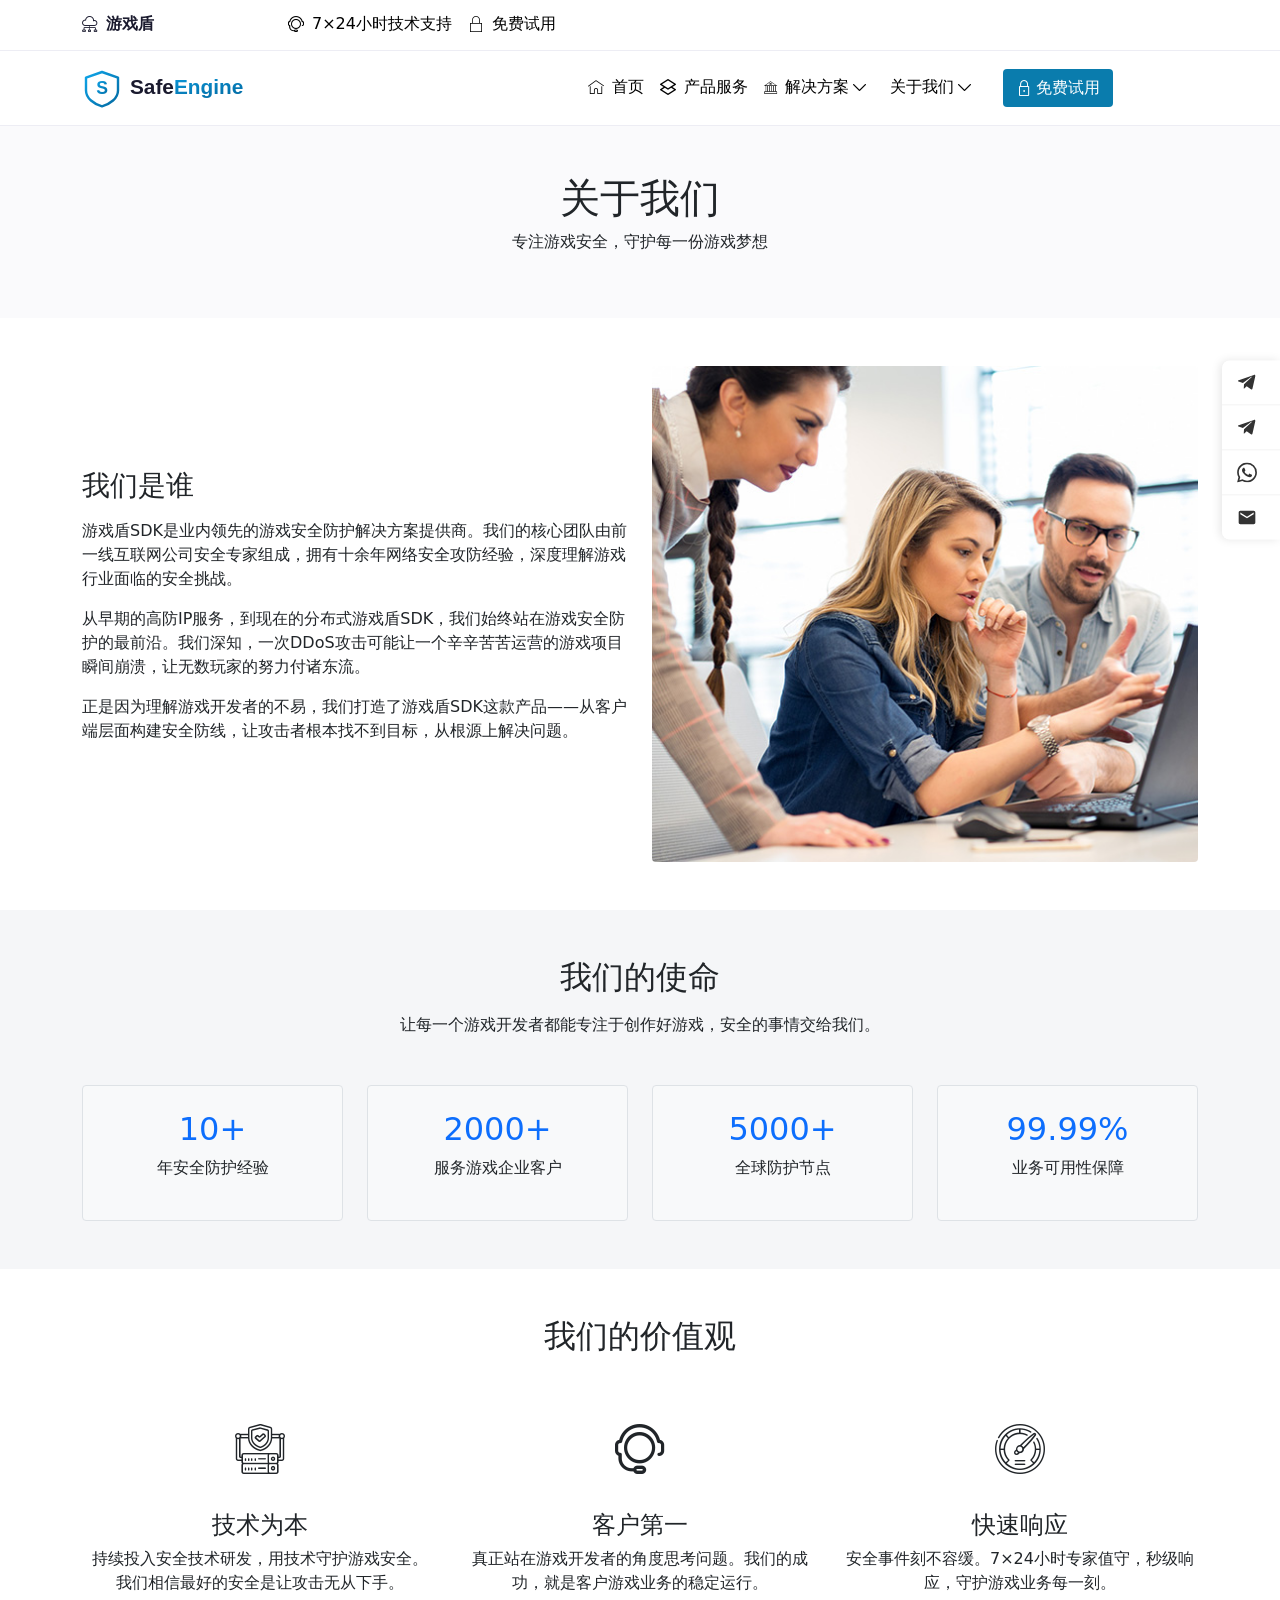
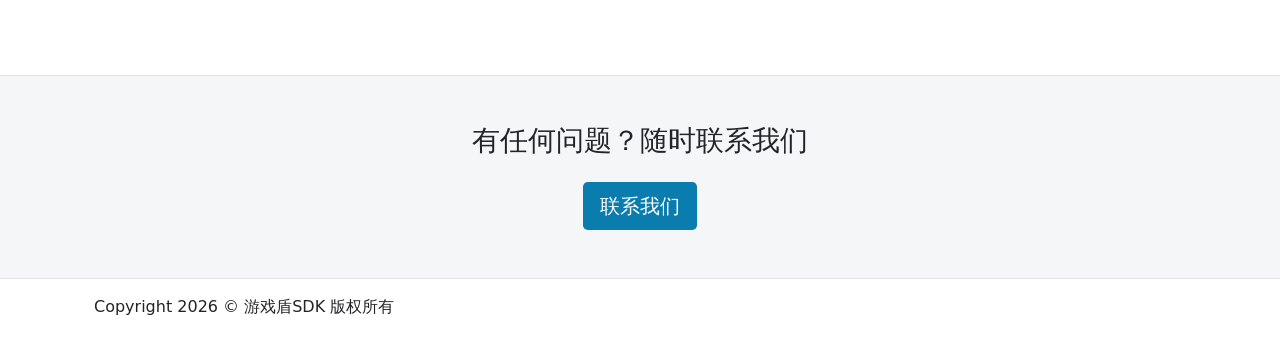
==== commit 6222e583: "Update about-us.html" ====
--- a/about-us.html
+++ b/about-us.html
@@ -92,7 +92,7 @@
                 <div class="row align-items-center">
                     <div class="col-md-6">
                         <h2 class="h3">我们是谁</h2>
-                        <p class="mt-3">游戏盾SDK是国内领先的游戏安全防护解决方案提供商。我们的核心团队由前一线互联网公司安全专家组成，拥有十余年网络安全攻防经验，深度理解游戏行业面临的安全挑战。</p>
+                        <p class="mt-3">游戏盾SDK是业内领先的游戏安全防护解决方案提供商。我们的核心团队由前一线互联网公司安全专家组成，拥有十余年网络安全攻防经验，深度理解游戏行业面临的安全挑战。</p>
                         <p class="mt-2">从早期的高防IP服务，到现在的分布式游戏盾SDK，我们始终站在游戏安全防护的最前沿。我们深知，一次DDoS攻击可能让一个辛辛苦苦运营的游戏项目瞬间崩溃，让无数玩家的努力付诸东流。</p>
                         <p class="mt-2">正是因为理解游戏开发者的不易，我们打造了游戏盾SDK这款产品——从客户端层面构建安全防线，让攻击者根本找不到目标，从根源上解决问题。</p>
                     </div>
